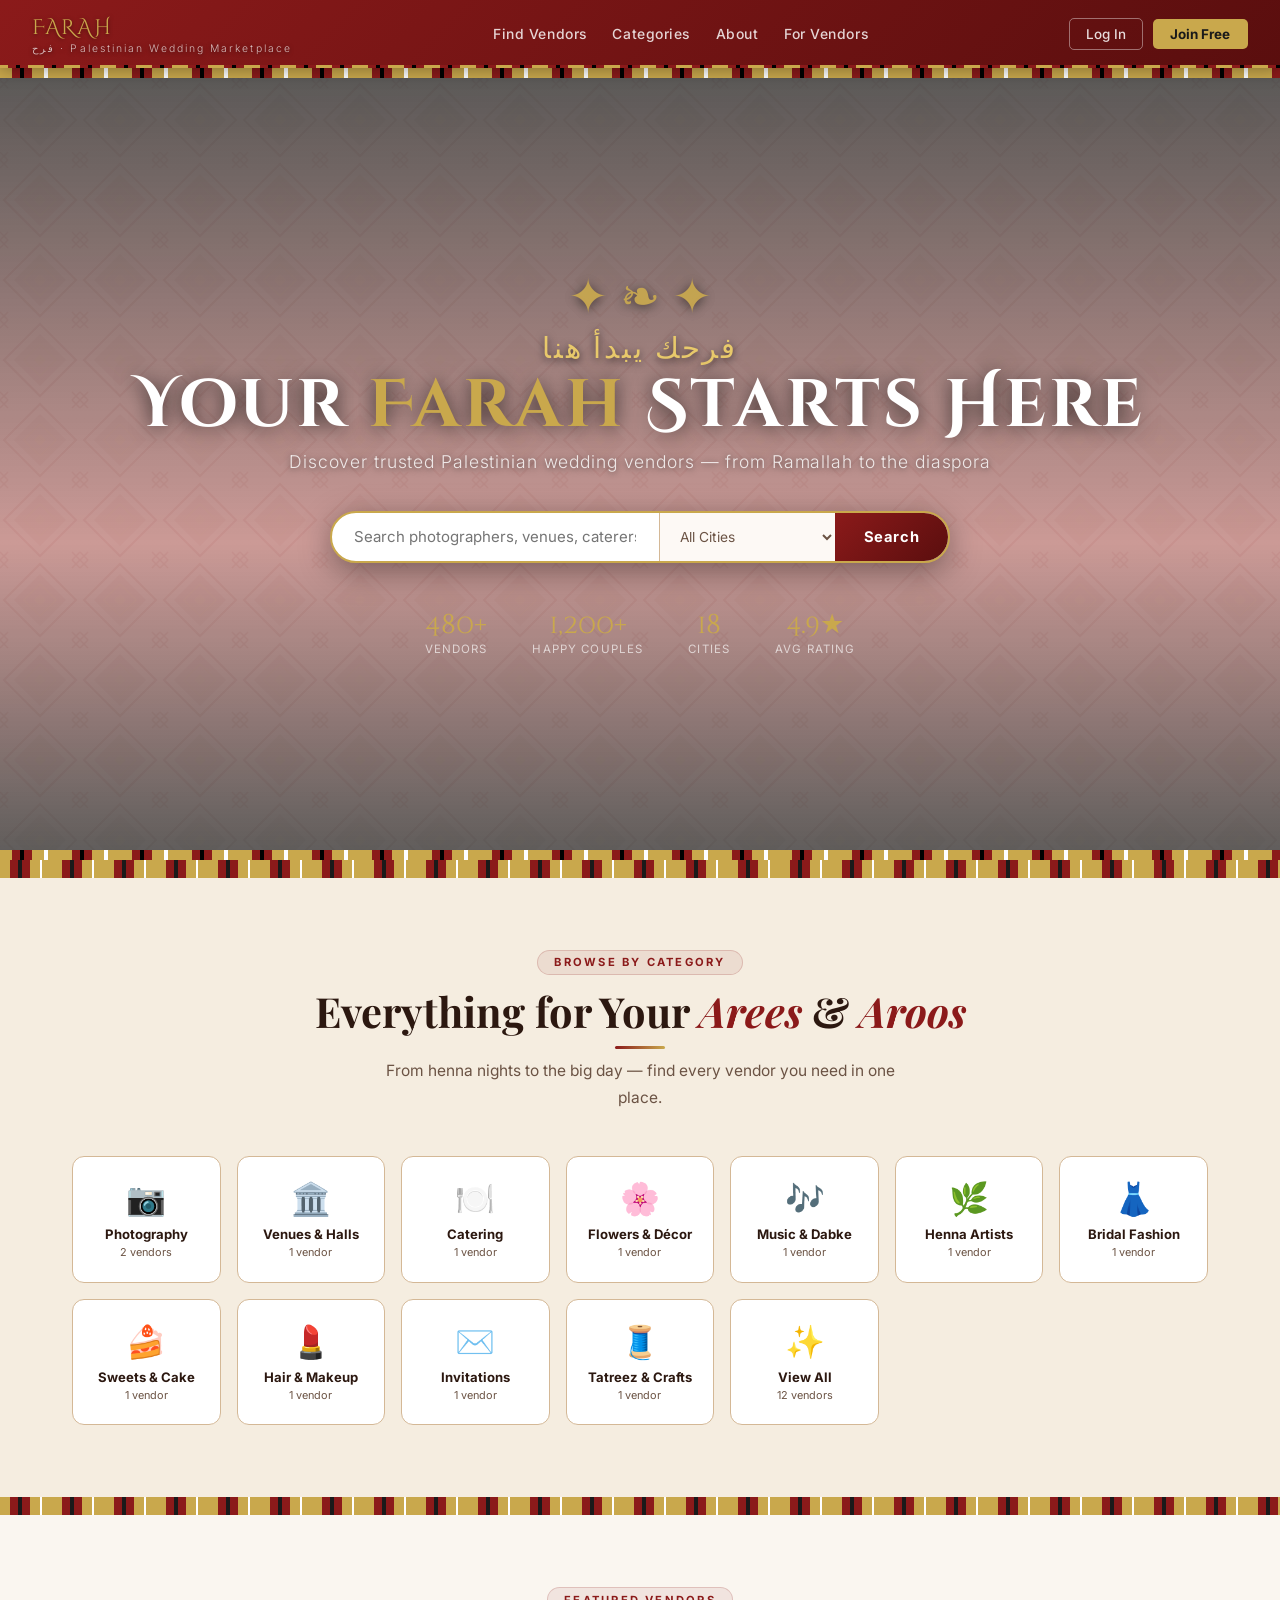
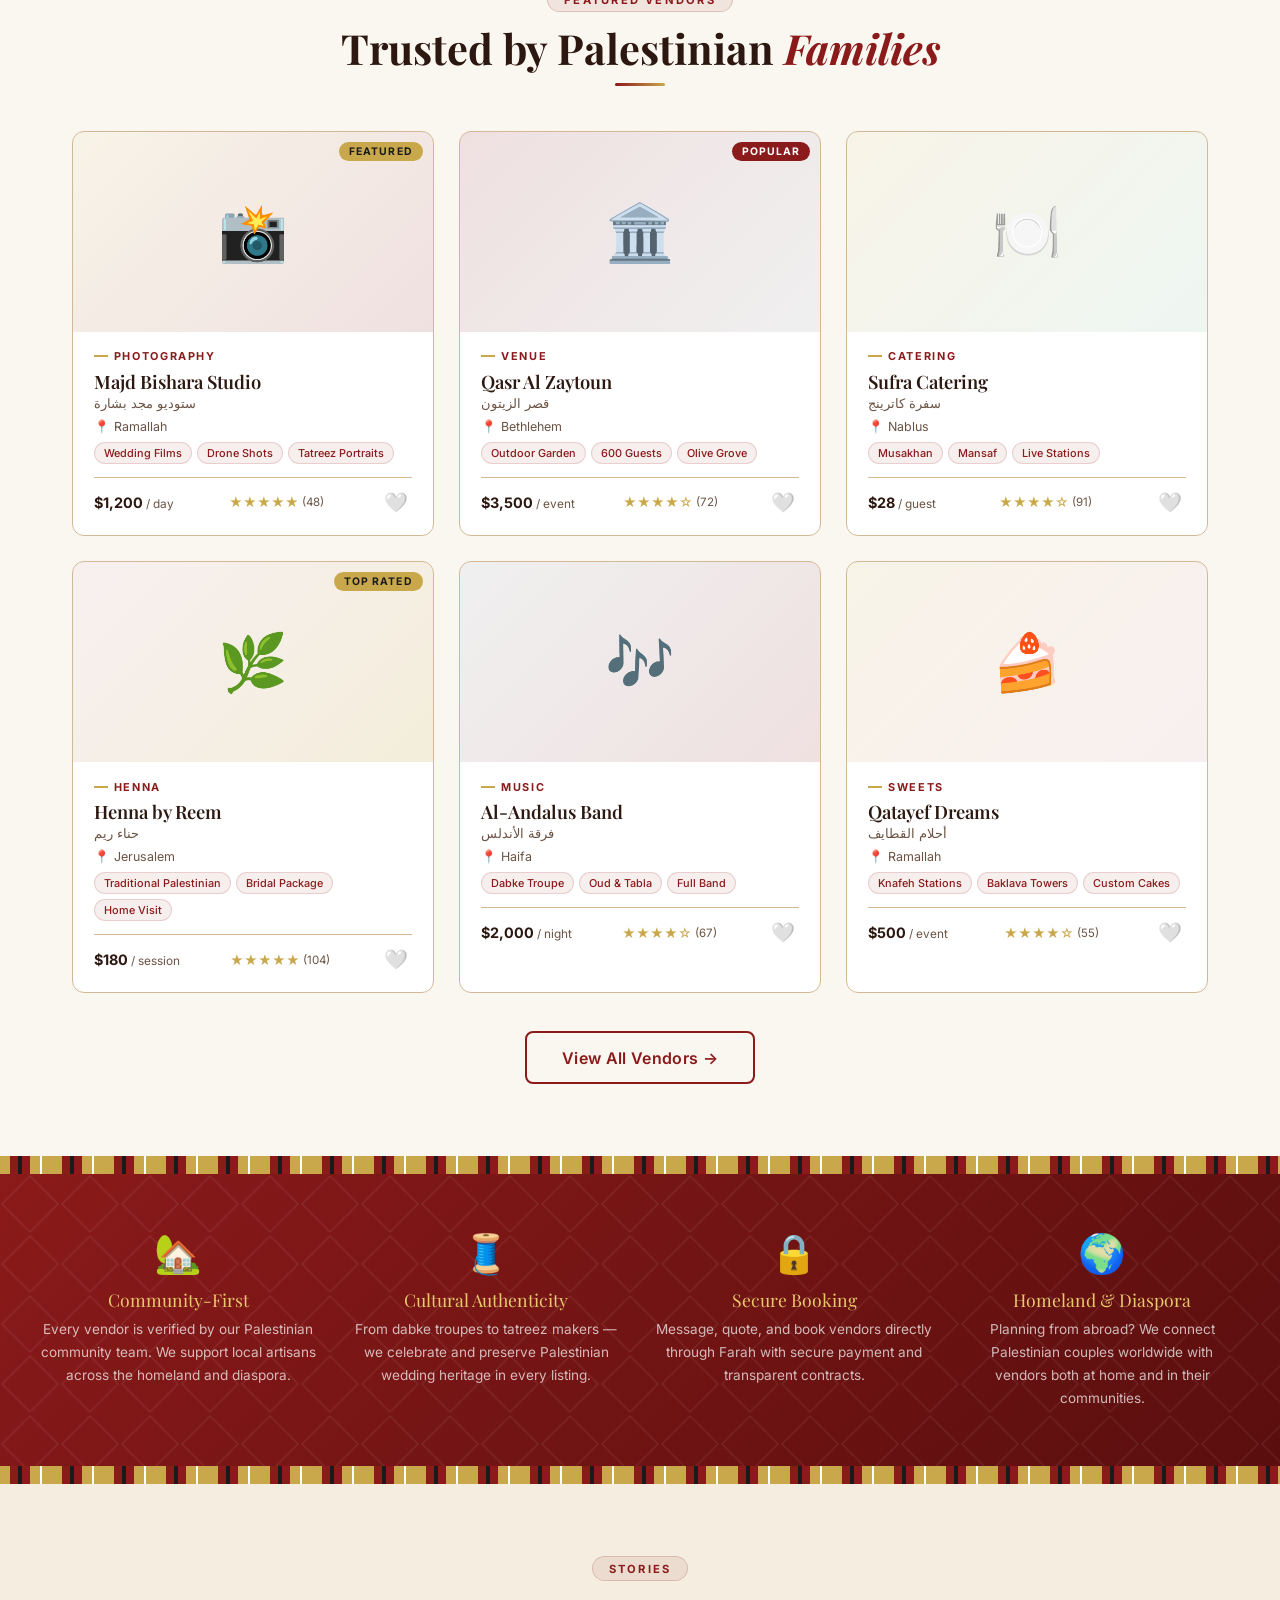
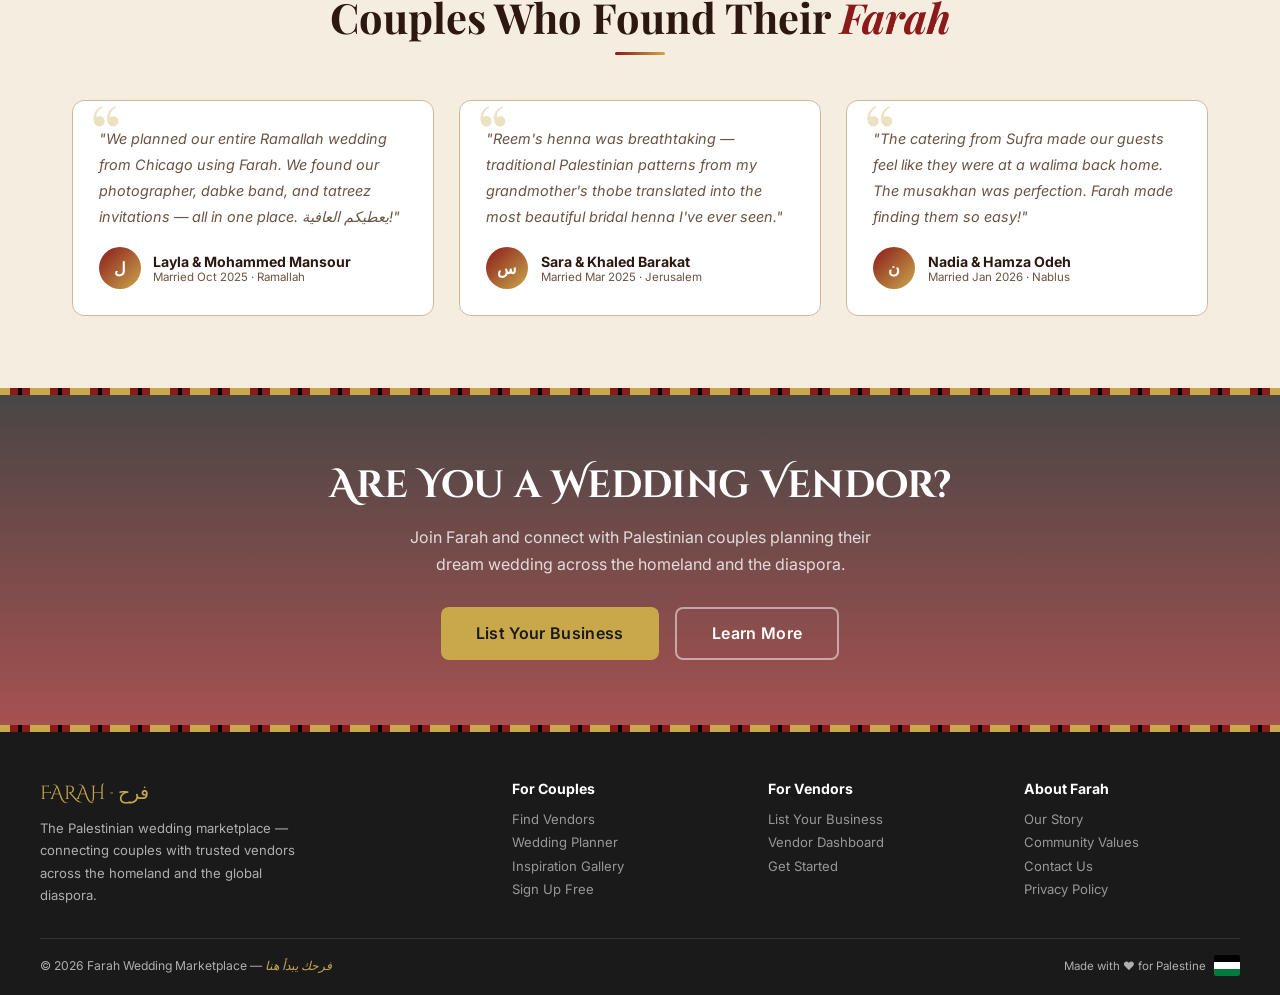
==== index.html @ 40706d9f "Initial commit: Farah Palestinian Wedding Marketplace" ====
<!DOCTYPE html>
<html lang="en">
<head>
  <meta charset="UTF-8" />
  <meta name="viewport" content="width=device-width, initial-scale=1.0" />
  <title>Farah — Palestinian Wedding Marketplace | فرح</title>
  <link rel="stylesheet" href="css/main.css" />
  <style>
    /* ── Hero ── */
    .hero {
      position: relative; min-height: 88vh;
      display: flex; flex-direction: column; align-items: center; justify-content: center;
      text-align: center; padding: 5rem 2rem;
      background:
        linear-gradient(180deg, rgba(26,26,26,0.72) 0%, rgba(139,26,26,0.42) 60%, rgba(26,26,26,0.7) 100%),
        url('https://images.unsplash.com/photo-1519225421980-715cb0215aed?w=1800&q=80') center/cover no-repeat;
      overflow: hidden;
    }
    .hero::before, .hero::after {
      content: ''; position: absolute; left: 0; right: 0; height: 10px;
      background: repeating-linear-gradient(90deg, var(--gold) 0,var(--gold) 12px, var(--crimson) 12px,var(--crimson) 20px, #000 20px,#000 24px, var(--crimson) 24px,var(--crimson) 32px, var(--gold) 32px,var(--gold) 44px, #fff 44px,#fff 48px, var(--gold) 48px,var(--gold) 60px);
    }
    .hero::before { top: 0; } .hero::after { bottom: 0; }
    .hero-ornament { font-size: 3rem; color: var(--gold); opacity: 0.9; margin-bottom: 0.4rem; filter: drop-shadow(0 2px 6px rgba(0,0,0,0.6)); line-height: 1; }
    .hero-arabic { font-family: 'Playfair Display', serif; color: var(--gold-lt); font-size: 1.8rem; letter-spacing: 0.1em; margin-bottom: 0.3rem; text-shadow: 0 2px 8px rgba(0,0,0,0.7); }
    .hero h1 { font-family: 'Cinzel Decorative', serif; color: #fff; font-size: clamp(2.2rem, 6vw, 4.2rem); line-height: 1.1; letter-spacing: 0.04em; text-shadow: 0 2px 20px rgba(0,0,0,0.7); margin-bottom: 0.5rem; }
    .hero h1 em { color: var(--gold); font-style: normal; }
    .hero-subtitle { color: rgba(255,255,255,0.82); font-size: 1.1rem; font-weight: 300; letter-spacing: 0.05em; margin-bottom: 2.4rem; text-shadow: 0 1px 6px rgba(0,0,0,0.6); }
    .hero-search { display: flex; width: 100%; max-width: 620px; background: #fff; border-radius: 50px; overflow: hidden; box-shadow: 0 8px 32px rgba(0,0,0,0.4); border: 2px solid var(--gold); }
    .hero-search input { flex: 1; border: none; outline: none; padding: 0.9rem 1.4rem; font-size: 0.94rem; color: var(--text); background: transparent; }
    .hero-search select { border: none; border-left: 1px solid var(--border); outline: none; padding: 0.9rem 1rem; font-size: 0.86rem; color: var(--muted); background: #fdf9f5; cursor: pointer; }
    .hero-search button { background: linear-gradient(135deg, var(--crimson), var(--red-dark)); color: #fff; border: none; padding: 0 1.8rem; font-size: 0.92rem; font-weight: 700; cursor: pointer; letter-spacing: 0.04em; transition: opacity 0.2s; white-space: nowrap; }
    .hero-search button:hover { opacity: 0.88; }
    .hero-stats { display: flex; gap: 2.8rem; margin-top: 3rem; }
    .stat { text-align: center; }
    .stat-num { font-family: 'Cinzel Decorative', serif; font-size: 1.7rem; color: var(--gold); line-height: 1; }
    .stat-lbl { color: rgba(255,255,255,0.65); font-size: 0.72rem; letter-spacing: 0.1em; text-transform: uppercase; margin-top: 4px; }

    /* ── Categories ── */
    .cream-band { background: var(--cream); }

    /* ── Featured ── */
    .testi-grid { display: grid; grid-template-columns: repeat(auto-fill, minmax(290px, 1fr)); gap: 1.6rem; }
    .testi-card { background: #fff; border: 1px solid var(--border); border-radius: var(--r-md); padding: 1.6rem; position: relative; }
    .testi-card::before { content: '\201C'; position: absolute; top: -10px; left: 16px; font-family: 'Playfair Display', serif; font-size: 5rem; color: var(--gold); line-height: 1; opacity: 0.35; }
    .testi-text { color: var(--muted); font-size: 0.9rem; line-height: 1.8; margin-bottom: 1.1rem; font-style: italic; }
    .testi-author { display: flex; align-items: center; gap: 0.8rem; }
    .testi-avatar { width: 42px; height: 42px; border-radius: 50%; background: linear-gradient(135deg, var(--crimson), var(--gold)); display: flex; align-items: center; justify-content: center; color: #fff; font-weight: 700; font-size: 1rem; }
    .testi-name { font-weight: 700; font-size: 0.88rem; color: var(--text); }
    .testi-wedding { font-size: 0.72rem; color: var(--muted); }
  </style>
</head>
<body>

<div class="tatreez-bg"></div>
<div class="page-wrap">

  <div id="nav-root"></div>

  <!-- ═══ HERO ═══ -->
  <section class="hero">
    <div class="hero-ornament">✦ ❧ ✦</div>
    <div class="hero-arabic">فرحك يبدأ هنا</div>
    <h1>Your <em>Farah</em> Starts Here</h1>
    <p class="hero-subtitle">Discover trusted Palestinian wedding vendors — from Ramallah to the diaspora</p>
    <div class="hero-search">
      <input type="text" id="hero-q" placeholder="Search photographers, venues, caterers..." />
      <select id="hero-city">
        <option value="">All Cities</option>
        <option>Ramallah</option>
        <option>Jerusalem</option>
        <option>Nablus</option>
        <option>Bethlehem</option>
        <option>Haifa</option>
        <option>Hebron</option>
        <option>Diaspora — Detroit</option>
      </select>
      <button onclick="doHeroSearch()">Search</button>
    </div>
    <div class="hero-stats">
      <div class="stat"><div class="stat-num">480+</div><div class="stat-lbl">Vendors</div></div>
      <div class="stat"><div class="stat-num">1,200+</div><div class="stat-lbl">Happy Couples</div></div>
      <div class="stat"><div class="stat-num">18</div><div class="stat-lbl">Cities</div></div>
      <div class="stat"><div class="stat-num">4.9★</div><div class="stat-lbl">Avg Rating</div></div>
    </div>
  </section>

  <div class="tatreez-divider"></div>

  <!-- ═══ CATEGORIES ═══ -->
  <div class="cream-band">
    <div class="section" id="categories">
      <div class="section-header">
        <div class="section-tag">Browse by Category</div>
        <h2>Everything for Your <em>Arees</em> & <em>Aroos</em></h2>
        <div class="gold-line"></div>
        <p>From henna nights to the big day — find every vendor you need in one place.</p>
      </div>
      <div class="categories-grid">
        <div class="cat-card" onclick="goCategory('Photography')"><div class="cat-icon">📷</div><div class="cat-name">Photography</div><div class="cat-count">2 vendors</div></div>
        <div class="cat-card" onclick="goCategory('Venue')"><div class="cat-icon">🏛️</div><div class="cat-name">Venues & Halls</div><div class="cat-count">1 vendor</div></div>
        <div class="cat-card" onclick="goCategory('Catering')"><div class="cat-icon">🍽️</div><div class="cat-name">Catering</div><div class="cat-count">1 vendor</div></div>
        <div class="cat-card" onclick="goCategory('Flowers')"><div class="cat-icon">🌸</div><div class="cat-name">Flowers & Décor</div><div class="cat-count">1 vendor</div></div>
        <div class="cat-card" onclick="goCategory('Music')"><div class="cat-icon">🎶</div><div class="cat-name">Music & Dabke</div><div class="cat-count">1 vendor</div></div>
        <div class="cat-card" onclick="goCategory('Henna')"><div class="cat-icon">🌿</div><div class="cat-name">Henna Artists</div><div class="cat-count">1 vendor</div></div>
        <div class="cat-card" onclick="goCategory('Fashion')"><div class="cat-icon">👗</div><div class="cat-name">Bridal Fashion</div><div class="cat-count">1 vendor</div></div>
        <div class="cat-card" onclick="goCategory('Sweets')"><div class="cat-icon">🍰</div><div class="cat-name">Sweets & Cake</div><div class="cat-count">1 vendor</div></div>
        <div class="cat-card" onclick="goCategory('Makeup')"><div class="cat-icon">💄</div><div class="cat-name">Hair & Makeup</div><div class="cat-count">1 vendor</div></div>
        <div class="cat-card" onclick="goCategory('Invitations')"><div class="cat-icon">✉️</div><div class="cat-name">Invitations</div><div class="cat-count">1 vendor</div></div>
        <div class="cat-card" onclick="goCategory('Tatreez')"><div class="cat-icon">🧵</div><div class="cat-name">Tatreez & Crafts</div><div class="cat-count">1 vendor</div></div>
        <div class="cat-card" onclick="goCategory('')"><div class="cat-icon">✨</div><div class="cat-name">View All</div><div class="cat-count">12 vendors</div></div>
      </div>
    </div>
  </div>

  <div class="tatreez-divider"></div>

  <!-- ═══ FEATURED VENDORS ═══ -->
  <div>
    <div class="section">
      <div class="section-header">
        <div class="section-tag">Featured Vendors</div>
        <h2>Trusted by Palestinian <em>Families</em></h2>
        <div class="gold-line"></div>
      </div>
      <div class="vendors-grid" id="featured-grid"></div>
      <div style="text-align:center;margin-top:2.4rem">
        <a href="vendors.html" class="btn btn-outline btn-lg">View All Vendors →</a>
      </div>
    </div>
  </div>

  <div class="tatreez-divider"></div>

  <!-- ═══ WHY FARAH ═══ -->
  <div class="why-band" id="about">
    <div class="why-inner">
      <div class="why-item"><div class="why-icon">🏡</div><div class="why-title">Community-First</div><div class="why-text">Every vendor is verified by our Palestinian community team. We support local artisans across the homeland and diaspora.</div></div>
      <div class="why-item"><div class="why-icon">🧵</div><div class="why-title">Cultural Authenticity</div><div class="why-text">From dabke troupes to tatreez makers — we celebrate and preserve Palestinian wedding heritage in every listing.</div></div>
      <div class="why-item"><div class="why-icon">🔒</div><div class="why-title">Secure Booking</div><div class="why-text">Message, quote, and book vendors directly through Farah with secure payment and transparent contracts.</div></div>
      <div class="why-item"><div class="why-icon">🌍</div><div class="why-title">Homeland & Diaspora</div><div class="why-text">Planning from abroad? We connect Palestinian couples worldwide with vendors both at home and in their communities.</div></div>
    </div>
  </div>

  <div class="tatreez-divider"></div>

  <!-- ═══ TESTIMONIALS ═══ -->
  <div class="cream-band">
    <div class="section">
      <div class="section-header">
        <div class="section-tag">Stories</div>
        <h2>Couples Who Found Their <em>Farah</em></h2>
        <div class="gold-line"></div>
      </div>
      <div class="testi-grid">
        <div class="testi-card">
          <p class="testi-text">"We planned our entire Ramallah wedding from Chicago using Farah. We found our photographer, dabke band, and tatreez invitations — all in one place. يعطيكم العافية!"</p>
          <div class="testi-author"><div class="testi-avatar">ل</div><div><div class="testi-name">Layla & Mohammed Mansour</div><div class="testi-wedding">Married Oct 2025 · Ramallah</div></div></div>
        </div>
        <div class="testi-card">
          <p class="testi-text">"Reem's henna was breathtaking — traditional Palestinian patterns from my grandmother's thobe translated into the most beautiful bridal henna I've ever seen."</p>
          <div class="testi-author"><div class="testi-avatar">س</div><div><div class="testi-name">Sara & Khaled Barakat</div><div class="testi-wedding">Married Mar 2025 · Jerusalem</div></div></div>
        </div>
        <div class="testi-card">
          <p class="testi-text">"The catering from Sufra made our guests feel like they were at a walima back home. The musakhan was perfection. Farah made finding them so easy!"</p>
          <div class="testi-author"><div class="testi-avatar">ن</div><div><div class="testi-name">Nadia & Hamza Odeh</div><div class="testi-wedding">Married Jan 2026 · Nablus</div></div></div>
        </div>
      </div>
    </div>
  </div>

  <!-- ═══ CTA ═══ -->
  <div class="cta-banner">
    <h2>Are You a Wedding Vendor?</h2>
    <p>Join Farah and connect with Palestinian couples planning their dream wedding across the homeland and the diaspora.</p>
    <div class="cta-btns">
      <button class="btn btn-gold btn-lg" onclick="window.location='auth.html?type=vendor'">List Your Business</button>
      <button class="btn btn-outline btn-lg" style="color:#fff;border-color:rgba(255,255,255,0.5)" onclick="window.location='auth.html'">Learn More</button>
    </div>
  </div>

  <div id="footer-root"></div>
</div>

<script src="js/data.js"></script>
<script src="js/app.js"></script>
<script>
  // Render featured vendors (first 6)
  document.getElementById('featured-grid').innerHTML =
    VENDORS.slice(0, 6).map(vendorCardHTML).join('');

  function goCategory(cat) {
    window.location = 'vendors.html' + (cat ? '?cat=' + encodeURIComponent(cat) : '');
  }

  function doHeroSearch() {
    const q    = document.getElementById('hero-q').value.trim();
    const city = document.getElementById('hero-city').value;
    const params = new URLSearchParams();
    if (q) params.set('q', q);
    if (city) params.set('city', city);
    window.location = 'vendors.html?' + params.toString();
  }

  document.getElementById('hero-q').addEventListener('keydown', e => {
    if (e.key === 'Enter') doHeroSearch();
  });
</script>
</body>
</html>
---- css/main.css ----
/* ═══════════════════════════════════════════════
   FARAH WEDDING MARKETPLACE — Shared Stylesheet
═══════════════════════════════════════════════ */
@import url('https://fonts.googleapis.com/css2?family=Cinzel+Decorative:wght@400;700&family=Playfair+Display:ital,wght@0,400;0,600;1,400&family=Inter:wght@300;400;500;600;700&display=swap');

/* ─── Variables ─── */
:root {
  --crimson:  #8B1A1A;
  --red-dark: #5a0e0e;
  --gold:     #C9A84C;
  --gold-lt:  #E8C96B;
  --black:    #1A1A1A;
  --ivory:    #FAF6F0;
  --cream:    #F5EDE0;
  --text:     #2C1810;
  --muted:    #6B5344;
  --border:   #D4B896;
  --green:    #007A3D;
  --shadow-sm:  0 2px 8px rgba(0,0,0,0.07);
  --shadow-md:  0 4px 20px rgba(0,0,0,0.12);
  --shadow-lg:  0 12px 40px rgba(0,0,0,0.18);
  --r-sm: 8px;
  --r-md: 12px;
  --r-lg: 20px;
}

/* ─── Reset ─── */
*, *::before, *::after { box-sizing: border-box; margin: 0; padding: 0; }
html { scroll-behavior: smooth; }
body {
  font-family: 'Inter', sans-serif;
  color: var(--text);
  background: var(--ivory);
  overflow-x: hidden;
  min-height: 100vh;
}
a { text-decoration: none; color: inherit; }
button { font-family: 'Inter', sans-serif; cursor: pointer; }
input, select, textarea { font-family: 'Inter', sans-serif; }
img { display: block; max-width: 100%; }
ul { list-style: none; }

/* ═══════════════════════════════════════════════
   TATREEZ BACKGROUND
═══════════════════════════════════════════════ */
.tatreez-bg {
  position: fixed; inset: 0; z-index: 0; pointer-events: none; opacity: 0.06;
  background-image: url("data:image/svg+xml,%3Csvg xmlns='http://www.w3.org/2000/svg' width='80' height='80'%3E%3Cpolygon points='40,4 76,40 40,76 4,40' fill='none' stroke='%238B1A1A' stroke-width='2'/%3E%3Cpolygon points='40,14 66,40 40,66 14,40' fill='%238B1A1A' opacity='0.5'/%3E%3Cpolygon points='40,24 56,40 40,56 24,40' fill='none' stroke='%23C9A84C' stroke-width='1.5'/%3E%3Cpolygon points='40,34 46,40 40,46 34,40' fill='%23C9A84C'/%3E%3Cline x1='0' y1='0' x2='8' y2='8' stroke='%238B1A1A' stroke-width='1.5'/%3E%3Cline x1='8' y1='0' x2='0' y2='8' stroke='%238B1A1A' stroke-width='1.5'/%3E%3Cline x1='72' y1='0' x2='80' y2='8' stroke='%238B1A1A' stroke-width='1.5'/%3E%3Cline x1='80' y1='0' x2='72' y2='8' stroke='%238B1A1A' stroke-width='1.5'/%3E%3Cline x1='0' y1='72' x2='8' y2='80' stroke='%238B1A1A' stroke-width='1.5'/%3E%3Cline x1='8' y1='72' x2='0' y2='80' stroke='%238B1A1A' stroke-width='1.5'/%3E%3Cline x1='72' y1='72' x2='80' y2='80' stroke='%238B1A1A' stroke-width='1.5'/%3E%3Cline x1='80' y1='72' x2='72' y2='80' stroke='%238B1A1A' stroke-width='1.5'/%3E%3C/svg%3E");
  background-size: 80px 80px;
}
.page-wrap { position: relative; z-index: 1; }

/* ═══════════════════════════════════════════════
   TATREEZ STRIPE DIVIDER
═══════════════════════════════════════════════ */
.tatreez-divider {
  height: 18px;
  background: repeating-linear-gradient(
    90deg,
    var(--gold) 0px, var(--gold) 10px,
    var(--crimson) 10px, var(--crimson) 18px,
    #1A1A1A 18px, #1A1A1A 22px,
    var(--crimson) 22px, var(--crimson) 30px,
    var(--gold) 30px, var(--gold) 40px,
    #fff 40px, #fff 42px,
    var(--gold) 42px, var(--gold) 52px
  );
}

/* ═══════════════════════════════════════════════
   NAVIGATION
═══════════════════════════════════════════════ */
.nav {
  background: linear-gradient(135deg, var(--crimson) 0%, var(--red-dark) 100%);
  height: 68px;
  display: flex; align-items: center; justify-content: space-between;
  padding: 0 2rem;
  position: sticky; top: 0; z-index: 200;
  box-shadow: 0 2px 16px rgba(0,0,0,0.35);
}
.nav::after {
  content: '';
  position: absolute; bottom: 0; left: 0; right: 0; height: 3px;
  background: repeating-linear-gradient(90deg, var(--gold) 0,var(--gold) 8px, var(--crimson) 8px,var(--crimson) 16px, #000 16px,#000 20px, var(--crimson) 20px,var(--crimson) 28px, var(--gold) 28px,var(--gold) 36px);
}
.nav-logo { font-family: 'Cinzel Decorative', serif; color: var(--gold); font-size: 1.3rem; letter-spacing: 0.08em; text-shadow: 0 1px 4px rgba(0,0,0,0.5); }
.nav-logo a { color: inherit; }
.nav-logo small { color: rgba(255,255,255,0.7); font-size: 0.65rem; display: block; letter-spacing: 0.2em; font-family: 'Inter', sans-serif; font-weight: 300; }
.nav-links { display: flex; gap: 1.6rem; align-items: center; }
.nav-links a { color: rgba(255,255,255,0.82); font-size: 0.87rem; font-weight: 500; letter-spacing: 0.04em; transition: color 0.2s; }
.nav-links a:hover { color: var(--gold-lt); }
.nav-auth { display: flex; gap: 0.6rem; align-items: center; }
.nav-user { color: var(--gold-lt); font-size: 0.85rem; display: flex; align-items: center; gap: 8px; }
.nav-user-avatar { width: 32px; height: 32px; border-radius: 50%; background: var(--gold); color: var(--black); display: flex; align-items: center; justify-content: center; font-weight: 700; font-size: 0.85rem; }
.btn-nav-login { color: rgba(255,255,255,0.85); border: 1px solid rgba(255,255,255,0.4); background: transparent; padding: 0.42rem 1rem; border-radius: 5px; font-size: 0.84rem; font-weight: 500; transition: all 0.2s; }
.btn-nav-login:hover { border-color: var(--gold); color: var(--gold); }
.btn-nav-signup { background: var(--gold); color: var(--black); border: none; padding: 0.45rem 1.1rem; border-radius: 5px; font-size: 0.84rem; font-weight: 700; transition: all 0.2s; }
.btn-nav-signup:hover { background: var(--gold-lt); }
.btn-nav-logout { background: rgba(255,255,255,0.12); color: rgba(255,255,255,0.7); border: 1px solid rgba(255,255,255,0.2); padding: 0.42rem 0.8rem; border-radius: 5px; font-size: 0.8rem; transition: all 0.2s; }
.btn-nav-logout:hover { background: rgba(255,255,255,0.2); color: #fff; }
.nav-hamburger { display: none; background: none; border: none; color: #fff; font-size: 1.5rem; }

/* ═══════════════════════════════════════════════
   BUTTONS
═══════════════════════════════════════════════ */
.btn { display: inline-flex; align-items: center; justify-content: center; gap: 8px; border: none; border-radius: var(--r-sm); font-weight: 600; font-size: 0.92rem; cursor: pointer; transition: all 0.2s; letter-spacing: 0.02em; padding: 0.72rem 1.6rem; }
.btn-primary { background: linear-gradient(135deg, var(--crimson), var(--red-dark)); color: #fff; }
.btn-primary:hover { opacity: 0.88; transform: translateY(-1px); box-shadow: var(--shadow-md); }
.btn-gold { background: var(--gold); color: var(--black); }
.btn-gold:hover { background: var(--gold-lt); transform: translateY(-1px); box-shadow: var(--shadow-md); }
.btn-outline { background: transparent; color: var(--crimson); border: 2px solid var(--crimson); }
.btn-outline:hover { background: var(--crimson); color: #fff; }
.btn-ghost { background: transparent; color: var(--muted); border: 1px solid var(--border); }
.btn-ghost:hover { border-color: var(--crimson); color: var(--crimson); }
.btn-sm { padding: 0.45rem 1rem; font-size: 0.82rem; }
.btn-lg { padding: 0.9rem 2.2rem; font-size: 1rem; }
.btn-block { width: 100%; }
.btn:disabled { opacity: 0.5; cursor: not-allowed; transform: none !important; }

/* ═══════════════════════════════════════════════
   FORMS
═══════════════════════════════════════════════ */
.form-group { margin-bottom: 1.2rem; }
.form-label { display: block; font-size: 0.84rem; font-weight: 600; color: var(--text); margin-bottom: 0.4rem; }
.form-input {
  width: 100%; padding: 0.72rem 1rem;
  border: 1.5px solid var(--border); border-radius: var(--r-sm);
  background: #fff; color: var(--text); font-size: 0.92rem;
  transition: border-color 0.2s, box-shadow 0.2s;
  outline: none;
}
.form-input:focus { border-color: var(--crimson); box-shadow: 0 0 0 3px rgba(139,26,26,0.1); }
.form-input::placeholder { color: #bbb; }
textarea.form-input { resize: vertical; min-height: 100px; }
select.form-input { cursor: pointer; }
.form-error { font-size: 0.78rem; color: var(--crimson); margin-top: 0.3rem; }
.form-hint { font-size: 0.78rem; color: var(--muted); margin-top: 0.3rem; }
.form-row { display: grid; grid-template-columns: 1fr 1fr; gap: 1rem; }

/* ═══════════════════════════════════════════════
   CARDS
═══════════════════════════════════════════════ */
.card { background: #fff; border: 1px solid var(--border); border-radius: var(--r-md); overflow: hidden; }
.card-body { padding: 1.4rem; }
.card-header { padding: 1rem 1.4rem; border-bottom: 1px solid var(--border); display: flex; align-items: center; justify-content: space-between; }
.card-header h3 { font-family: 'Playfair Display', serif; font-size: 1.05rem; }

/* Vendor Card */
.vendor-card { background: #fff; border-radius: var(--r-md); overflow: hidden; border: 1px solid var(--border); transition: all 0.25s; cursor: pointer; position: relative; }
.vendor-card:hover { transform: translateY(-5px); box-shadow: var(--shadow-lg); }
.vendor-img-wrap { position: relative; }
.vendor-img-placeholder { height: 200px; display: flex; align-items: center; justify-content: center; font-size: 3.5rem; }
.vendor-img { width: 100%; height: 200px; object-fit: cover; }
.vendor-badge { position: absolute; top: 10px; right: 10px; font-size: 0.65rem; font-weight: 700; letter-spacing: 0.1em; text-transform: uppercase; padding: 3px 10px; border-radius: 20px; }
.vendor-badge.crimson { background: var(--crimson); color: #fff; }
.vendor-badge.gold { background: var(--gold); color: var(--black); }
.vendor-badge.green { background: var(--green); color: #fff; }
.vendor-body { padding: 1.1rem 1.3rem 1.3rem; }
.vendor-cat-label { font-size: 0.68rem; font-weight: 700; letter-spacing: 0.15em; text-transform: uppercase; color: var(--crimson); display: flex; align-items: center; gap: 6px; margin-bottom: 0.35rem; }
.vendor-cat-label::before { content: ''; width: 14px; height: 2px; background: var(--gold); display: inline-block; }
.vendor-name { font-family: 'Playfair Display', serif; font-size: 1.15rem; font-weight: 600; color: var(--text); }
.vendor-name-ar { font-size: 0.82rem; color: var(--muted); margin-top: 1px; }
.vendor-location { font-size: 0.78rem; color: var(--muted); display: flex; align-items: center; gap: 4px; margin: 0.5rem 0; }
.vendor-tags { display: flex; flex-wrap: wrap; gap: 5px; margin-bottom: 0.8rem; }
.tag { font-size: 0.68rem; padding: 3px 9px; border-radius: 20px; background: rgba(139,26,26,0.07); color: var(--crimson); border: 1px solid rgba(139,26,26,0.15); font-weight: 500; }
.vendor-footer { display: flex; align-items: center; justify-content: space-between; border-top: 1px solid var(--border); padding-top: 0.8rem; }
.vendor-price { font-size: 0.9rem; font-weight: 700; color: var(--text); }
.vendor-price small { color: var(--muted); font-weight: 400; font-size: 0.74rem; }
.stars { color: var(--gold); font-size: 0.82rem; display: flex; align-items: center; gap: 3px; }
.stars span { color: var(--muted); font-size: 0.72rem; }
.wishlist-btn { background: none; border: none; cursor: pointer; font-size: 1.2rem; padding: 2px 4px; transition: transform 0.15s; line-height: 1; }
.wishlist-btn:hover { transform: scale(1.25); }

/* ═══════════════════════════════════════════════
   SECTION
═══════════════════════════════════════════════ */
.section { padding: 4.5rem 2rem; max-width: 1200px; margin: 0 auto; }
.section-header { text-align: center; margin-bottom: 2.8rem; }
.section-tag { display: inline-block; font-size: 0.7rem; font-weight: 700; letter-spacing: 0.2em; text-transform: uppercase; color: var(--crimson); background: rgba(139,26,26,0.08); padding: 0.28rem 1rem; border-radius: 20px; border: 1px solid rgba(139,26,26,0.18); margin-bottom: 0.7rem; }
.section-header h2 { font-family: 'Playfair Display', serif; font-size: clamp(1.7rem, 3.5vw, 2.6rem); color: var(--text); line-height: 1.2; }
.section-header h2 em { color: var(--crimson); font-style: italic; }
.section-header p { color: var(--muted); font-size: 0.97rem; margin-top: 0.6rem; max-width: 520px; margin-left: auto; margin-right: auto; line-height: 1.7; }
.gold-line { width: 50px; height: 3px; background: linear-gradient(90deg, var(--crimson), var(--gold)); margin: 0.6rem auto 0; border-radius: 2px; }

/* ═══════════════════════════════════════════════
   PAGE HEADER BANNER
═══════════════════════════════════════════════ */
.page-header {
  background: linear-gradient(135deg, var(--crimson) 0%, var(--red-dark) 100%);
  padding: 3rem 2rem;
  text-align: center;
  position: relative;
  overflow: hidden;
}
.page-header::before, .page-header::after {
  content: '';
  position: absolute; left: 0; right: 0; height: 6px;
  background: repeating-linear-gradient(90deg, var(--gold) 0,var(--gold) 10px, var(--crimson) 10px,var(--crimson) 18px, #000 18px,#000 22px, var(--crimson) 22px,var(--crimson) 30px, var(--gold) 30px,var(--gold) 40px);
}
.page-header::before { top: 0; }
.page-header::after { bottom: 0; }
.page-header::after { content: ''; position: absolute; inset: 0; background-image: url("data:image/svg+xml,%3Csvg xmlns='http://www.w3.org/2000/svg' width='60' height='60'%3E%3Cpolygon points='30,2 58,30 30,58 2,30' fill='none' stroke='rgba(255,255,255,0.06)' stroke-width='1.5'/%3E%3C/svg%3E"); background-size: 60px; }
.page-header-inner { position: relative; z-index: 1; }
.page-header h1 { font-family: 'Cinzel Decorative', serif; color: #fff; font-size: clamp(1.6rem, 4vw, 2.8rem); }
.page-header p { color: rgba(255,255,255,0.75); font-size: 1rem; margin-top: 0.5rem; }
.breadcrumb { display: flex; gap: 0.5rem; align-items: center; justify-content: center; font-size: 0.8rem; color: rgba(255,255,255,0.6); margin-bottom: 0.8rem; }
.breadcrumb a { color: var(--gold-lt); }
.breadcrumb span { color: rgba(255,255,255,0.4); }

/* ═══════════════════════════════════════════════
   FILTER BAR
═══════════════════════════════════════════════ */
.filter-bar { display: flex; gap: 0.7rem; flex-wrap: wrap; align-items: center; padding: 1.1rem 1.3rem; background: #fff; border-radius: var(--r-md); border: 1px solid var(--border); box-shadow: var(--shadow-sm); margin-bottom: 1.8rem; }
.filter-label { font-size: 0.8rem; font-weight: 700; color: var(--muted); }
.filter-chip { padding: 0.38rem 0.9rem; border-radius: 20px; border: 1.5px solid var(--border); background: var(--ivory); font-size: 0.78rem; cursor: pointer; transition: all 0.15s; color: var(--text); font-family: 'Inter', sans-serif; font-weight: 500; }
.filter-chip:hover, .filter-chip.active { background: var(--crimson); color: #fff; border-color: var(--crimson); }

/* ═══════════════════════════════════════════════
   BADGE / PILL
═══════════════════════════════════════════════ */
.badge { display: inline-flex; align-items: center; gap: 5px; padding: 0.25rem 0.7rem; border-radius: 20px; font-size: 0.72rem; font-weight: 700; }
.badge-crimson { background: rgba(139,26,26,0.1); color: var(--crimson); border: 1px solid rgba(139,26,26,0.2); }
.badge-gold { background: rgba(201,168,76,0.15); color: #856C00; border: 1px solid rgba(201,168,76,0.3); }
.badge-green { background: rgba(0,122,61,0.1); color: var(--green); border: 1px solid rgba(0,122,61,0.2); }

/* ═══════════════════════════════════════════════
   TOAST
═══════════════════════════════════════════════ */
.toast-container { position: fixed; bottom: 1.5rem; right: 1.5rem; z-index: 9999; display: flex; flex-direction: column; gap: 0.6rem; }
.toast { background: var(--black); color: #fff; padding: 0.8rem 1.3rem; border-radius: var(--r-sm); font-size: 0.88rem; box-shadow: var(--shadow-lg); display: flex; align-items: center; gap: 8px; animation: slideIn 0.25s ease; max-width: 320px; }
.toast.success { border-left: 4px solid #4caf50; }
.toast.error   { border-left: 4px solid var(--crimson); }
.toast.info    { border-left: 4px solid var(--gold); }
@keyframes slideIn { from { transform: translateX(120%); opacity: 0; } to { transform: translateX(0); opacity: 1; } }
@keyframes slideOut { from { transform: translateX(0); opacity: 1; } to { transform: translateX(120%); opacity: 0; } }
.toast.out { animation: slideOut 0.25s ease forwards; }

/* ═══════════════════════════════════════════════
   MODAL
═══════════════════════════════════════════════ */
.modal-overlay { position: fixed; inset: 0; background: rgba(0,0,0,0.55); z-index: 500; display: flex; align-items: center; justify-content: center; padding: 1rem; opacity: 0; pointer-events: none; transition: opacity 0.2s; }
.modal-overlay.open { opacity: 1; pointer-events: all; }
.modal { background: #fff; border-radius: var(--r-lg); max-width: 500px; width: 100%; box-shadow: var(--shadow-lg); transform: scale(0.94); transition: transform 0.2s; }
.modal-overlay.open .modal { transform: scale(1); }
.modal-header { padding: 1.4rem 1.6rem; border-bottom: 1px solid var(--border); display: flex; align-items: center; justify-content: space-between; }
.modal-header h3 { font-family: 'Playfair Display', serif; font-size: 1.2rem; }
.modal-close { background: none; border: none; font-size: 1.4rem; color: var(--muted); cursor: pointer; line-height: 1; padding: 0 4px; }
.modal-body { padding: 1.6rem; }
.modal-footer { padding: 1rem 1.6rem; border-top: 1px solid var(--border); display: flex; gap: 0.8rem; justify-content: flex-end; }

/* ═══════════════════════════════════════════════
   TABS
═══════════════════════════════════════════════ */
.tabs { display: flex; border-bottom: 2px solid var(--border); margin-bottom: 1.8rem; gap: 0; }
.tab-btn { background: none; border: none; padding: 0.8rem 1.4rem; font-size: 0.9rem; font-weight: 600; color: var(--muted); cursor: pointer; border-bottom: 2px solid transparent; margin-bottom: -2px; transition: all 0.18s; }
.tab-btn.active { color: var(--crimson); border-bottom-color: var(--crimson); }
.tab-btn:hover:not(.active) { color: var(--text); }
.tab-pane { display: none; }
.tab-pane.active { display: block; }

/* ═══════════════════════════════════════════════
   STAR RATING
═══════════════════════════════════════════════ */
.star-rating { display: flex; gap: 4px; }
.star-rating .star { font-size: 1.4rem; cursor: pointer; transition: transform 0.1s; color: #ddd; line-height: 1; }
.star-rating .star.filled { color: var(--gold); }
.star-rating .star:hover { transform: scale(1.15); }

/* ═══════════════════════════════════════════════
   PROGRESS BAR
═══════════════════════════════════════════════ */
.progress-bar { height: 8px; background: var(--cream); border-radius: 4px; overflow: hidden; }
.progress-fill { height: 100%; background: linear-gradient(90deg, var(--crimson), var(--gold)); border-radius: 4px; transition: width 0.5s ease; }

/* ═══════════════════════════════════════════════
   EMPTY STATE
═══════════════════════════════════════════════ */
.empty-state { text-align: center; padding: 4rem 2rem; color: var(--muted); }
.empty-icon { font-size: 3.5rem; margin-bottom: 1rem; }
.empty-state h3 { font-family: 'Playfair Display', serif; font-size: 1.3rem; color: var(--text); margin-bottom: 0.5rem; }
.empty-state p { font-size: 0.92rem; line-height: 1.7; max-width: 300px; margin: 0 auto 1.4rem; }

/* ═══════════════════════════════════════════════
   FOOTER
═══════════════════════════════════════════════ */
footer { background: var(--black); color: rgba(255,255,255,0.65); padding: 3rem 2rem 1.2rem; }
.footer-inner { max-width: 1200px; margin: 0 auto; display: grid; grid-template-columns: 2fr 1fr 1fr 1fr; gap: 2.5rem; }
.footer-brand .logo { font-family: 'Cinzel Decorative', serif; color: var(--gold); font-size: 1.2rem; }
.footer-brand p { font-size: 0.82rem; line-height: 1.7; margin-top: 0.7rem; max-width: 260px; }
.footer-col h4 { color: #fff; font-size: 0.88rem; font-weight: 700; margin-bottom: 0.9rem; }
.footer-col a { display: block; color: rgba(255,255,255,0.55); font-size: 0.82rem; margin-bottom: 0.45rem; transition: color 0.2s; }
.footer-col a:hover { color: var(--gold); }
.footer-bottom { max-width: 1200px; margin: 2rem auto 0; border-top: 1px solid rgba(255,255,255,0.1); padding-top: 1rem; display: flex; justify-content: space-between; align-items: center; font-size: 0.76rem; flex-wrap: wrap; gap: 0.5rem; }
.palestine-flag { display: flex; flex-direction: column; width: 26px; border-radius: 2px; overflow: hidden; }
.pf-black { background: #000; height: 7px; }
.pf-white { background: #fff; height: 7px; }
.pf-green { background: var(--green); height: 7px; }

/* ═══════════════════════════════════════════════
   GRIDS
═══════════════════════════════════════════════ */
.vendors-grid { display: grid; grid-template-columns: repeat(auto-fill, minmax(290px, 1fr)); gap: 1.6rem; }
.categories-grid { display: grid; grid-template-columns: repeat(auto-fill, minmax(140px, 1fr)); gap: 1rem; }
.cat-card { background: #fff; border: 1.5px solid var(--border); border-radius: var(--r-md); padding: 1.4rem 1rem; text-align: center; cursor: pointer; transition: all 0.2s; position: relative; overflow: hidden; }
.cat-card::before { content: ''; position: absolute; top: 0; left: 0; right: 0; height: 3px; background: linear-gradient(90deg, var(--crimson), var(--gold)); transform: scaleX(0); transition: transform 0.2s; }
.cat-card:hover { transform: translateY(-4px); box-shadow: var(--shadow-md); border-color: var(--crimson); }
.cat-card:hover::before { transform: scaleX(1); }
.cat-icon { font-size: 2rem; margin-bottom: 0.5rem; }
.cat-name { font-size: 0.82rem; font-weight: 700; color: var(--text); }
.cat-count { font-size: 0.68rem; color: var(--muted); margin-top: 3px; }

/* ═══════════════════════════════════════════════
   DASHBOARD
═══════════════════════════════════════════════ */
.dashboard-layout { display: grid; grid-template-columns: 260px 1fr; gap: 2rem; max-width: 1200px; margin: 0 auto; padding: 2rem; }
.dash-sidebar { display: flex; flex-direction: column; gap: 0.4rem; }
.dash-nav-item { display: flex; align-items: center; gap: 10px; padding: 0.72rem 1rem; border-radius: var(--r-sm); font-size: 0.88rem; font-weight: 500; color: var(--muted); cursor: pointer; transition: all 0.18s; border: none; background: none; width: 100%; text-align: left; font-family: 'Inter', sans-serif; }
.dash-nav-item:hover { background: var(--cream); color: var(--text); }
.dash-nav-item.active { background: rgba(139,26,26,0.08); color: var(--crimson); font-weight: 700; }
.dash-nav-item .icon { font-size: 1.1rem; width: 22px; text-align: center; }
.dash-content { min-height: 600px; }
.dash-panel { display: none; }
.dash-panel.active { display: block; }
.dash-panel-header { display: flex; align-items: center; justify-content: space-between; margin-bottom: 1.5rem; }
.dash-panel-header h2 { font-family: 'Playfair Display', serif; font-size: 1.5rem; }
.stat-cards { display: grid; grid-template-columns: repeat(auto-fit, minmax(160px, 1fr)); gap: 1rem; margin-bottom: 1.8rem; }
.stat-card { background: #fff; border: 1px solid var(--border); border-radius: var(--r-md); padding: 1.2rem 1.4rem; }
.stat-card-icon { font-size: 1.8rem; margin-bottom: 0.4rem; }
.stat-card-value { font-family: 'Cinzel Decorative', serif; font-size: 1.6rem; color: var(--crimson); line-height: 1; }
.stat-card-label { font-size: 0.75rem; color: var(--muted); margin-top: 4px; font-weight: 600; text-transform: uppercase; letter-spacing: 0.08em; }

/* Checklist */
.checklist-section { margin-bottom: 1.6rem; }
.checklist-section-title { font-size: 0.78rem; font-weight: 700; text-transform: uppercase; letter-spacing: 0.1em; color: var(--muted); margin-bottom: 0.6rem; display: flex; align-items: center; gap: 8px; }
.checklist-section-title::after { content: ''; flex: 1; height: 1px; background: var(--border); }
.checklist-item { display: flex; align-items: center; gap: 12px; padding: 0.7rem 0; border-bottom: 1px solid rgba(212,184,150,0.4); }
.checklist-item:last-child { border-bottom: none; }
.check-box { width: 20px; height: 20px; border-radius: 4px; border: 2px solid var(--border); cursor: pointer; display: flex; align-items: center; justify-content: center; flex-shrink: 0; transition: all 0.15s; background: #fff; }
.check-box.checked { background: var(--crimson); border-color: var(--crimson); color: #fff; font-size: 0.7rem; }
.check-text { font-size: 0.88rem; color: var(--text); flex: 1; }
.check-text.done { text-decoration: line-through; color: var(--muted); }
.check-timeline { font-size: 0.7rem; color: var(--muted); white-space: nowrap; }

/* Budget */
.budget-total { background: linear-gradient(135deg, var(--crimson), var(--red-dark)); color: #fff; border-radius: var(--r-md); padding: 1.4rem 1.6rem; margin-bottom: 1.4rem; }
.budget-total-label { font-size: 0.78rem; opacity: 0.8; text-transform: uppercase; letter-spacing: 0.1em; }
.budget-total-amount { font-family: 'Cinzel Decorative', serif; font-size: 2rem; margin-top: 4px; color: var(--gold-lt); }
.budget-items-list { display: flex; flex-direction: column; gap: 0.8rem; }
.budget-item-row { display: flex; align-items: center; gap: 10px; padding: 0.8rem 1rem; background: #fff; border: 1px solid var(--border); border-radius: var(--r-sm); }
.budget-item-icon { font-size: 1.2rem; width: 28px; text-align: center; }
.budget-item-name { flex: 1; font-size: 0.88rem; font-weight: 600; }
.budget-item-amount { font-weight: 700; font-size: 0.9rem; color: var(--crimson); }
.budget-item-delete { background: none; border: none; color: var(--muted); cursor: pointer; font-size: 0.9rem; padding: 2px 4px; }
.budget-item-delete:hover { color: var(--crimson); }

/* ═══════════════════════════════════════════════
   VENDOR DETAIL PAGE
═══════════════════════════════════════════════ */
.vendor-detail-layout { max-width: 1200px; margin: 0 auto; padding: 2rem; display: grid; grid-template-columns: 1fr 360px; gap: 2.5rem; align-items: start; }
.vendor-gallery { display: grid; grid-template-columns: 1fr 1fr; gap: 0.8rem; margin-bottom: 1.8rem; }
.gallery-main { grid-column: 1 / -1; height: 300px; border-radius: var(--r-md); overflow: hidden; background: var(--cream); display: flex; align-items: center; justify-content: center; font-size: 5rem; }
.gallery-thumb { height: 140px; border-radius: var(--r-sm); overflow: hidden; background: var(--cream); display: flex; align-items: center; justify-content: center; font-size: 2.5rem; }
.vendor-info-card { background: #fff; border: 1px solid var(--border); border-radius: var(--r-md); padding: 1.6rem; position: sticky; top: 88px; }
.vendor-info-price { font-family: 'Cinzel Decorative', serif; font-size: 1.5rem; color: var(--crimson); }
.vendor-info-price small { font-family: 'Inter', sans-serif; font-size: 0.8rem; color: var(--muted); font-weight: 400; }
.vendor-contact-row { display: flex; align-items: center; gap: 10px; padding: 0.6rem 0; border-bottom: 1px solid var(--border); font-size: 0.85rem; }
.vendor-contact-row:last-child { border-bottom: none; }
.vendor-contact-row .icon { width: 22px; text-align: center; font-size: 1rem; }
.vendor-services-grid { display: grid; grid-template-columns: 1fr 1fr; gap: 0.6rem; }
.service-item { display: flex; align-items: center; gap: 8px; font-size: 0.85rem; padding: 0.5rem 0.8rem; background: var(--cream); border-radius: var(--r-sm); }
.service-item::before { content: '✦'; color: var(--gold); font-size: 0.6rem; }
.review-card { background: #fff; border: 1px solid var(--border); border-radius: var(--r-sm); padding: 1.1rem; margin-bottom: 0.8rem; }
.review-header { display: flex; align-items: center; gap: 10px; margin-bottom: 0.6rem; }
.review-avatar { width: 36px; height: 36px; border-radius: 50%; background: linear-gradient(135deg, var(--crimson), var(--gold)); display: flex; align-items: center; justify-content: center; color: #fff; font-weight: 700; font-size: 0.85rem; }
.review-name { font-weight: 700; font-size: 0.88rem; }
.review-date { font-size: 0.72rem; color: var(--muted); }
.review-text { font-size: 0.85rem; color: var(--muted); line-height: 1.7; }

/* ═══════════════════════════════════════════════
   AUTH PAGE
═══════════════════════════════════════════════ */
.auth-container { min-height: calc(100vh - 68px); display: flex; align-items: center; justify-content: center; padding: 2rem; }
.auth-card { background: #fff; border: 1px solid var(--border); border-radius: var(--r-lg); width: 100%; max-width: 440px; box-shadow: var(--shadow-lg); overflow: hidden; }
.auth-header { background: linear-gradient(135deg, var(--crimson), var(--red-dark)); padding: 2rem; text-align: center; }
.auth-header h2 { font-family: 'Cinzel Decorative', serif; color: var(--gold); font-size: 1.4rem; }
.auth-header p { color: rgba(255,255,255,0.75); font-size: 0.85rem; margin-top: 0.4rem; }
.auth-type-toggle { display: flex; gap: 0; background: rgba(255,255,255,0.12); border-radius: 8px; padding: 3px; margin-top: 1rem; }
.auth-type-btn { flex: 1; background: none; border: none; color: rgba(255,255,255,0.7); padding: 0.45rem; border-radius: 6px; font-size: 0.82rem; font-weight: 600; cursor: pointer; transition: all 0.2s; font-family: 'Inter', sans-serif; }
.auth-type-btn.active { background: #fff; color: var(--crimson); }
.auth-body { padding: 1.8rem; }
.auth-tabs { display: flex; gap: 0; margin-bottom: 1.6rem; border-bottom: 2px solid var(--border); }
.auth-tab { flex: 1; background: none; border: none; padding: 0.7rem; font-size: 0.88rem; font-weight: 600; color: var(--muted); cursor: pointer; border-bottom: 2px solid transparent; margin-bottom: -2px; transition: all 0.18s; font-family: 'Inter', sans-serif; }
.auth-tab.active { color: var(--crimson); border-bottom-color: var(--crimson); }
.auth-divider { text-align: center; font-size: 0.78rem; color: var(--muted); margin: 1rem 0; position: relative; }
.auth-divider::before, .auth-divider::after { content: ''; position: absolute; top: 50%; width: calc(50% - 1.5rem); height: 1px; background: var(--border); }
.auth-divider::before { left: 0; }
.auth-divider::after { right: 0; }

/* ═══════════════════════════════════════════════
   WHY BAND
═══════════════════════════════════════════════ */
.why-band { background: linear-gradient(135deg, var(--crimson), var(--red-dark)); padding: 3.5rem 2rem; position: relative; overflow: hidden; }
.why-band::before { content: ''; position: absolute; inset: 0; background-image: url("data:image/svg+xml,%3Csvg xmlns='http://www.w3.org/2000/svg' width='60' height='60'%3E%3Cpolygon points='30,2 58,30 30,58 2,30' fill='none' stroke='rgba(255,255,255,0.07)' stroke-width='1.5'/%3E%3C/svg%3E"); background-size: 60px; }
.why-inner { max-width: 1200px; margin: 0 auto; display: grid; grid-template-columns: repeat(auto-fit, minmax(200px, 1fr)); gap: 2rem; position: relative; }
.why-item { text-align: center; }
.why-icon { font-size: 2.4rem; margin-bottom: 0.7rem; }
.why-title { font-family: 'Playfair Display', serif; font-size: 1.1rem; color: var(--gold-lt); margin-bottom: 0.4rem; }
.why-text { color: rgba(255,255,255,0.7); font-size: 0.85rem; line-height: 1.7; }

/* ═══════════════════════════════════════════════
   CTA BANNER
═══════════════════════════════════════════════ */
.cta-banner { background: linear-gradient(rgba(26,26,26,0.8), rgba(139,26,26,0.75)), url('https://images.unsplash.com/photo-1464366400600-7168b8af9bc3?w=1400&q=80') center/cover; padding: 4.5rem 2rem; text-align: center; position: relative; overflow: hidden; }
.cta-banner::before, .cta-banner::after { content: ''; position: absolute; left: 0; right: 0; height: 7px; background: repeating-linear-gradient(90deg, var(--gold) 0,var(--gold) 10px, var(--crimson) 10px,var(--crimson) 18px, #000 18px,#000 22px, var(--crimson) 22px,var(--crimson) 30px, var(--gold) 30px,var(--gold) 40px); }
.cta-banner::before { top: 0; }
.cta-banner::after { bottom: 0; }
.cta-banner h2 { font-family: 'Cinzel Decorative', serif; color: #fff; font-size: clamp(1.5rem, 3.5vw, 2.4rem); margin-bottom: 0.8rem; }
.cta-banner p { color: rgba(255,255,255,0.8); font-size: 1rem; margin-bottom: 1.8rem; max-width: 480px; margin-left: auto; margin-right: auto; line-height: 1.7; }
.cta-btns { display: flex; gap: 1rem; justify-content: center; flex-wrap: wrap; }

/* ═══════════════════════════════════════════════
   RESPONSIVE
═══════════════════════════════════════════════ */
@media (max-width: 900px) {
  .dashboard-layout { grid-template-columns: 1fr; }
  .dash-sidebar { flex-direction: row; overflow-x: auto; padding-bottom: 0.5rem; gap: 0.3rem; }
  .vendor-detail-layout { grid-template-columns: 1fr; }
  .vendor-info-card { position: static; }
  .footer-inner { grid-template-columns: 1fr 1fr; }
  .form-row { grid-template-columns: 1fr; }
}
@media (max-width: 640px) {
  .nav-links { display: none; }
  .footer-inner { grid-template-columns: 1fr; }
  .vendors-grid { grid-template-columns: 1fr; }
  .gallery-main { height: 200px; }
  .vendor-gallery { grid-template-columns: 1fr; }
}
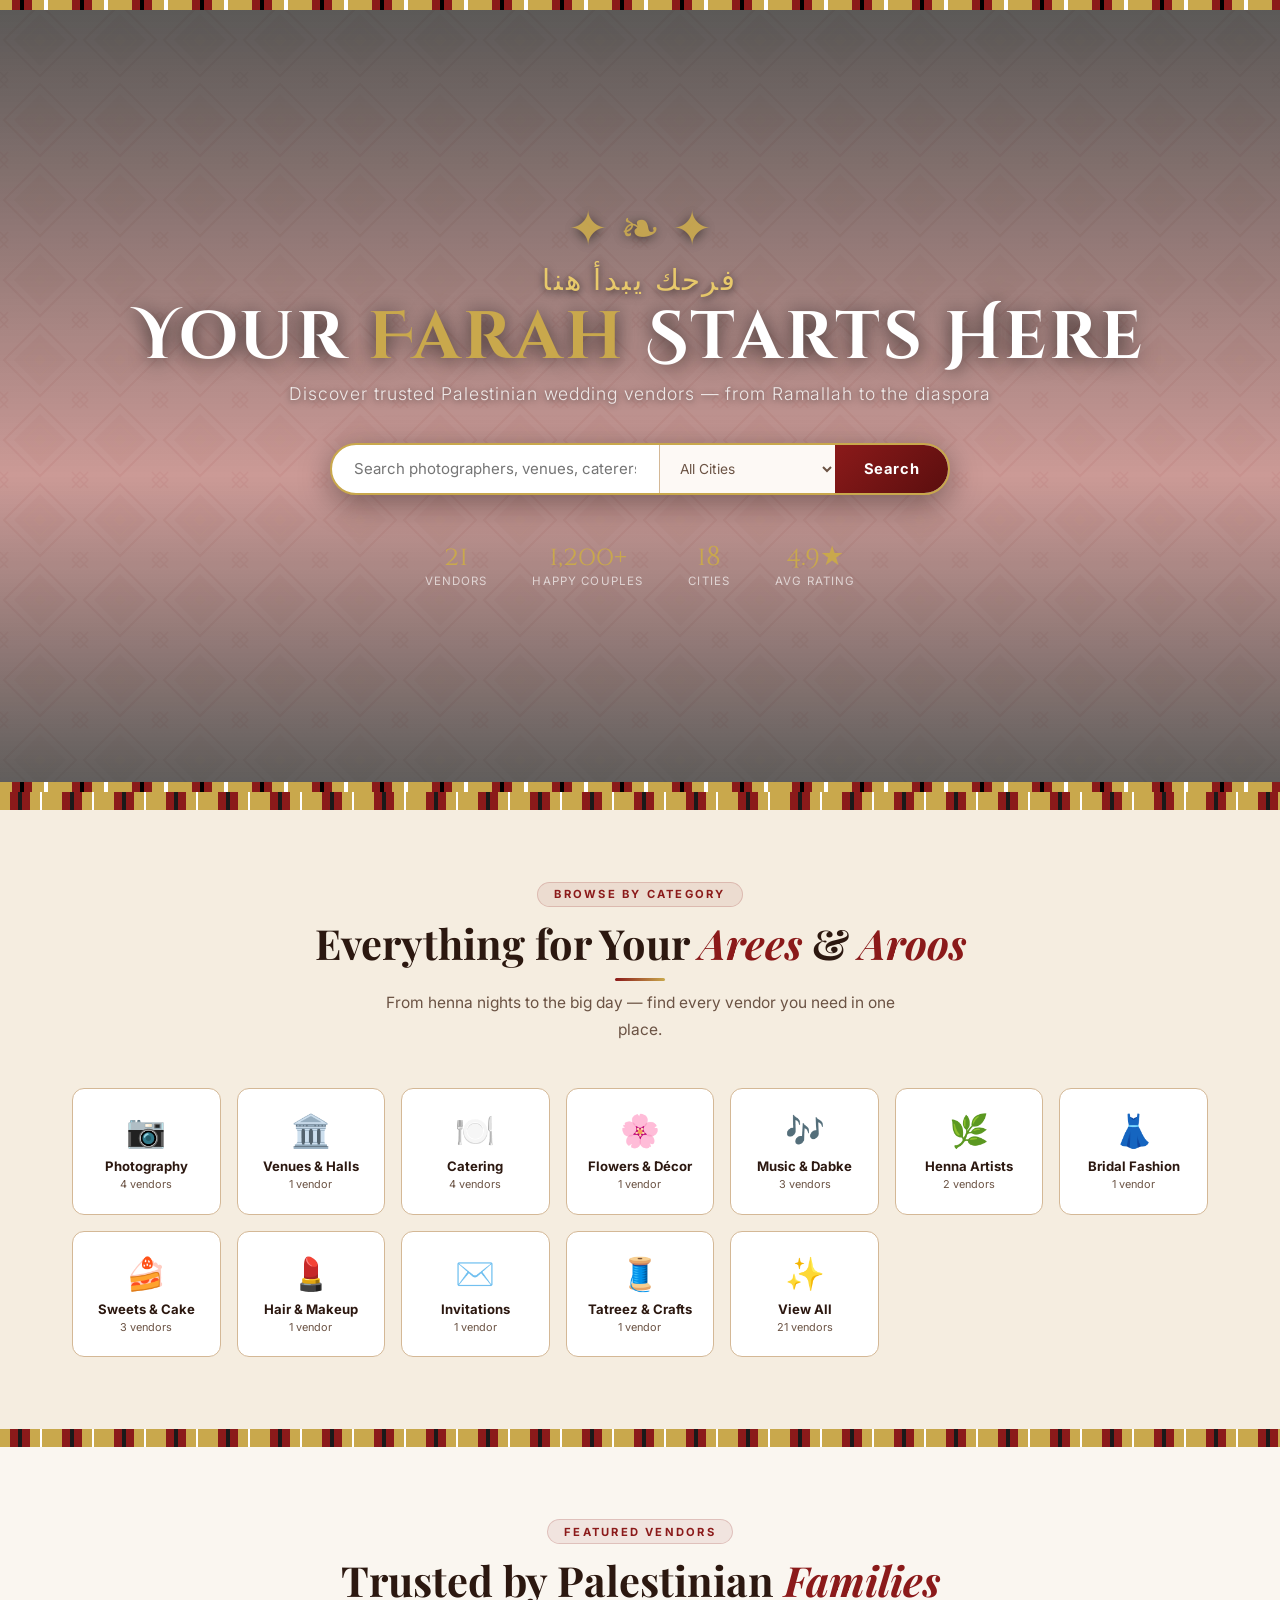
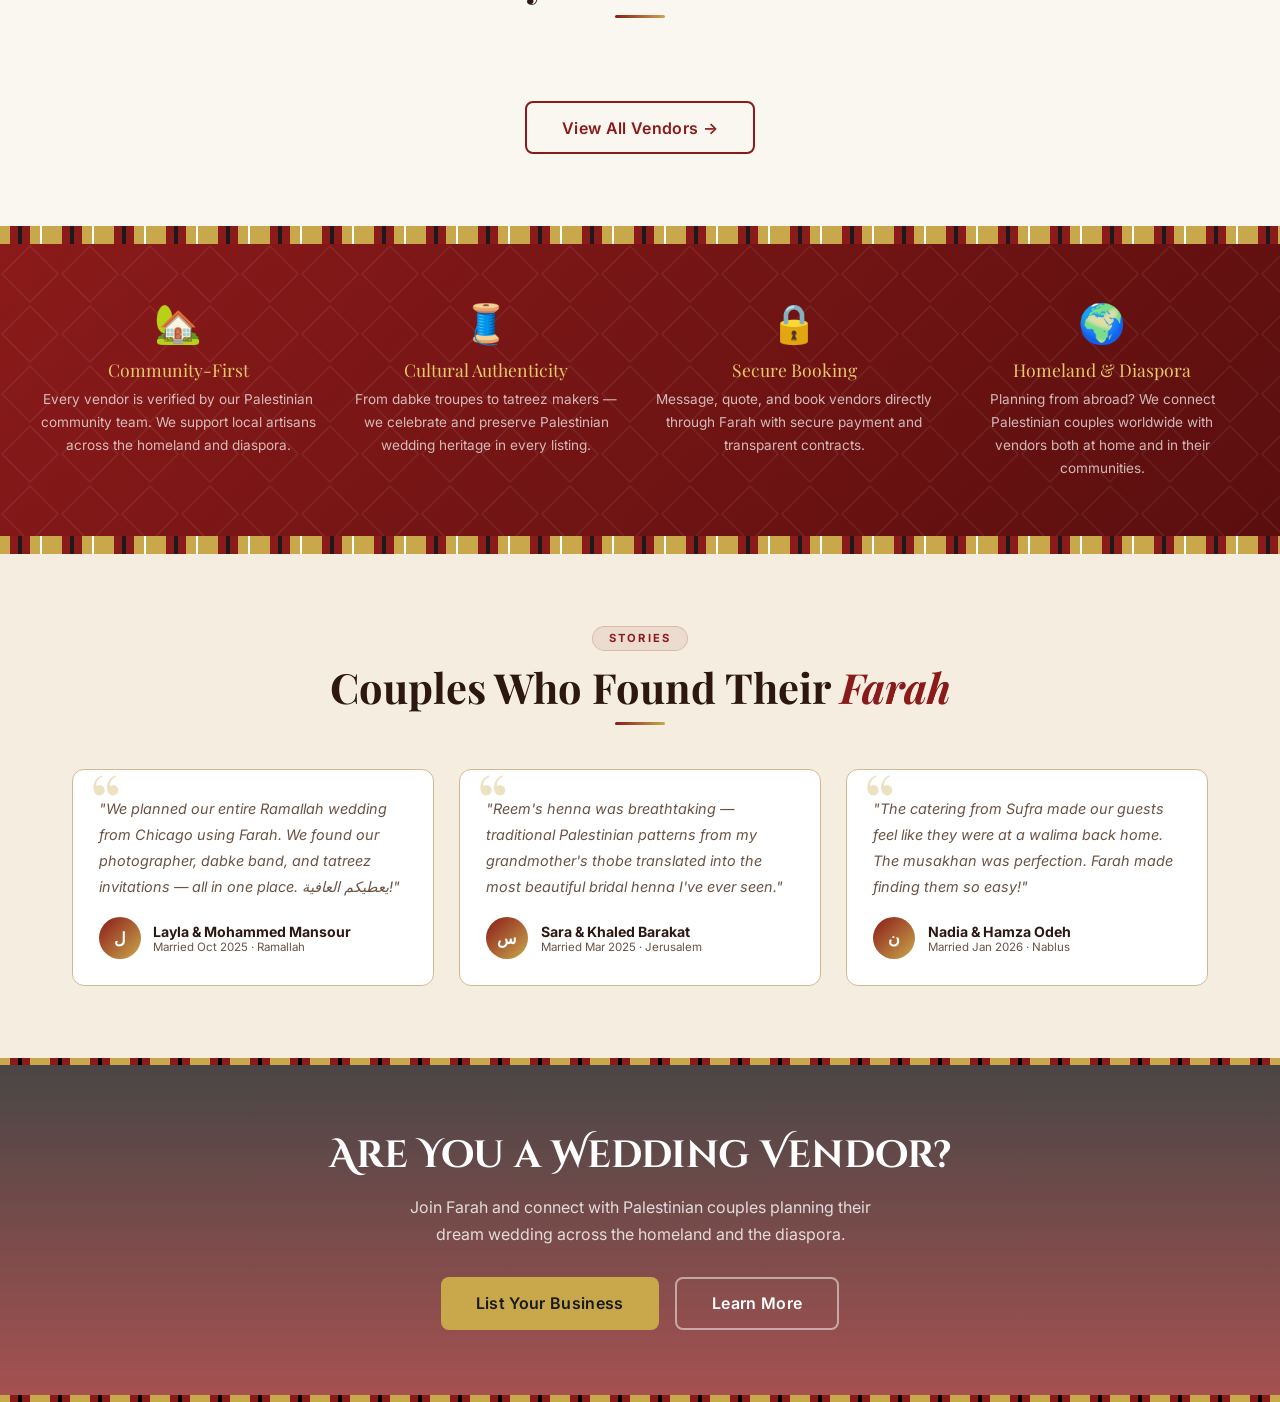
==== commit d83aee9a: "Add 9 real Arab DFW vendors: Eden Events, Jayyousi Photography, Makan Coffee, Mustaqbal Dabke, Nour " ====
--- a/index.html
+++ b/index.html
@@ -78,7 +78,7 @@
       <button onclick="doHeroSearch()">Search</button>
     </div>
     <div class="hero-stats">
-      <div class="stat"><div class="stat-num">480+</div><div class="stat-lbl">Vendors</div></div>
+      <div class="stat"><div class="stat-num">21</div><div class="stat-lbl">Vendors</div></div>
       <div class="stat"><div class="stat-num">1,200+</div><div class="stat-lbl">Happy Couples</div></div>
       <div class="stat"><div class="stat-num">18</div><div class="stat-lbl">Cities</div></div>
       <div class="stat"><div class="stat-num">4.9★</div><div class="stat-lbl">Avg Rating</div></div>
@@ -97,18 +97,18 @@
         <p>From henna nights to the big day — find every vendor you need in one place.</p>
       </div>
       <div class="categories-grid">
-        <div class="cat-card" onclick="goCategory('Photography')"><div class="cat-icon">📷</div><div class="cat-name">Photography</div><div class="cat-count">2 vendors</div></div>
+        <div class="cat-card" onclick="goCategory('Photography')"><div class="cat-icon">📷</div><div class="cat-name">Photography</div><div class="cat-count">4 vendors</div></div>
         <div class="cat-card" onclick="goCategory('Venue')"><div class="cat-icon">🏛️</div><div class="cat-name">Venues & Halls</div><div class="cat-count">1 vendor</div></div>
-        <div class="cat-card" onclick="goCategory('Catering')"><div class="cat-icon">🍽️</div><div class="cat-name">Catering</div><div class="cat-count">1 vendor</div></div>
+        <div class="cat-card" onclick="goCategory('Catering')"><div class="cat-icon">🍽️</div><div class="cat-name">Catering</div><div class="cat-count">4 vendors</div></div>
         <div class="cat-card" onclick="goCategory('Flowers')"><div class="cat-icon">🌸</div><div class="cat-name">Flowers & Décor</div><div class="cat-count">1 vendor</div></div>
-        <div class="cat-card" onclick="goCategory('Music')"><div class="cat-icon">🎶</div><div class="cat-name">Music & Dabke</div><div class="cat-count">1 vendor</div></div>
-        <div class="cat-card" onclick="goCategory('Henna')"><div class="cat-icon">🌿</div><div class="cat-name">Henna Artists</div><div class="cat-count">1 vendor</div></div>
+        <div class="cat-card" onclick="goCategory('Music')"><div class="cat-icon">🎶</div><div class="cat-name">Music & Dabke</div><div class="cat-count">3 vendors</div></div>
+        <div class="cat-card" onclick="goCategory('Henna')"><div class="cat-icon">🌿</div><div class="cat-name">Henna Artists</div><div class="cat-count">2 vendors</div></div>
         <div class="cat-card" onclick="goCategory('Fashion')"><div class="cat-icon">👗</div><div class="cat-name">Bridal Fashion</div><div class="cat-count">1 vendor</div></div>
-        <div class="cat-card" onclick="goCategory('Sweets')"><div class="cat-icon">🍰</div><div class="cat-name">Sweets & Cake</div><div class="cat-count">1 vendor</div></div>
+        <div class="cat-card" onclick="goCategory('Sweets')"><div class="cat-icon">🍰</div><div class="cat-name">Sweets & Cake</div><div class="cat-count">3 vendors</div></div>
         <div class="cat-card" onclick="goCategory('Makeup')"><div class="cat-icon">💄</div><div class="cat-name">Hair & Makeup</div><div class="cat-count">1 vendor</div></div>
         <div class="cat-card" onclick="goCategory('Invitations')"><div class="cat-icon">✉️</div><div class="cat-name">Invitations</div><div class="cat-count">1 vendor</div></div>
         <div class="cat-card" onclick="goCategory('Tatreez')"><div class="cat-icon">🧵</div><div class="cat-name">Tatreez & Crafts</div><div class="cat-count">1 vendor</div></div>
-        <div class="cat-card" onclick="goCategory('')"><div class="cat-icon">✨</div><div class="cat-name">View All</div><div class="cat-count">12 vendors</div></div>
+        <div class="cat-card" onclick="goCategory('')"><div class="cat-icon">✨</div><div class="cat-name">View All</div><div class="cat-count">21 vendors</div></div>
       </div>
     </div>
   </div>
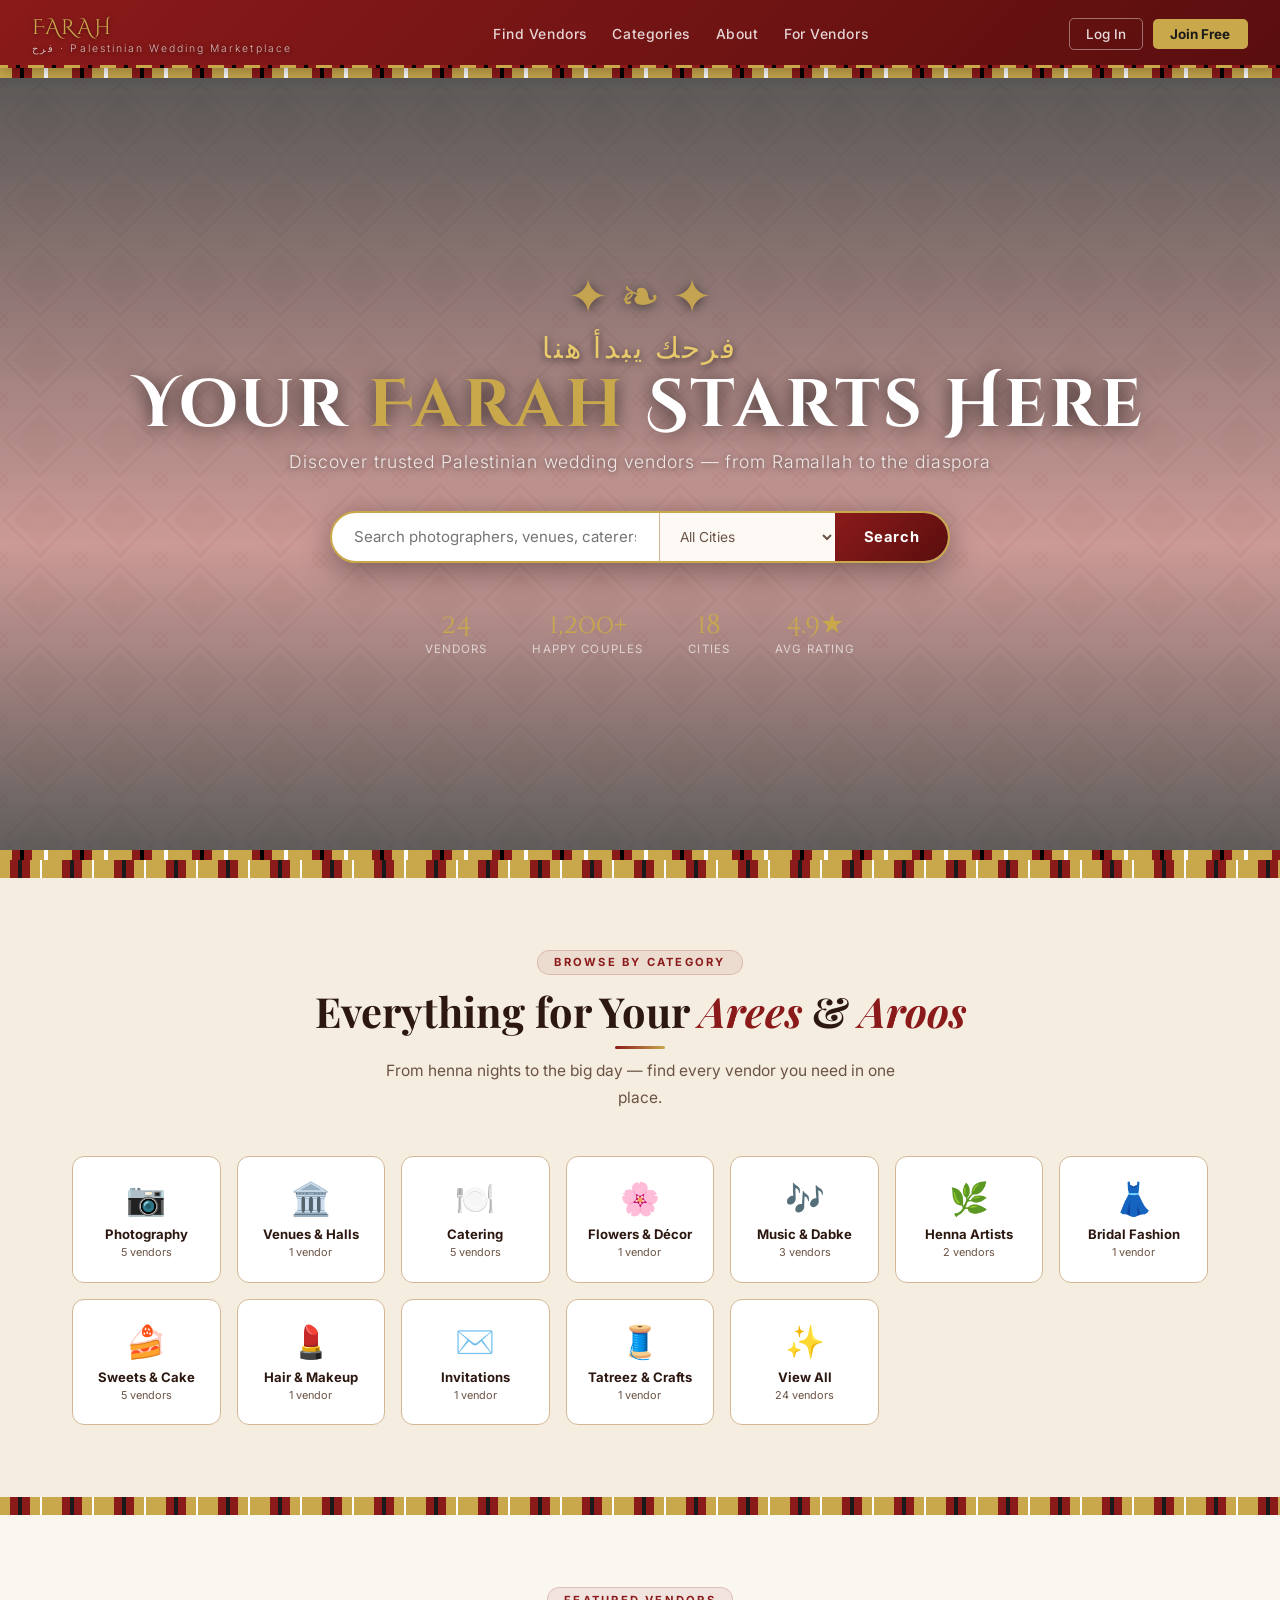
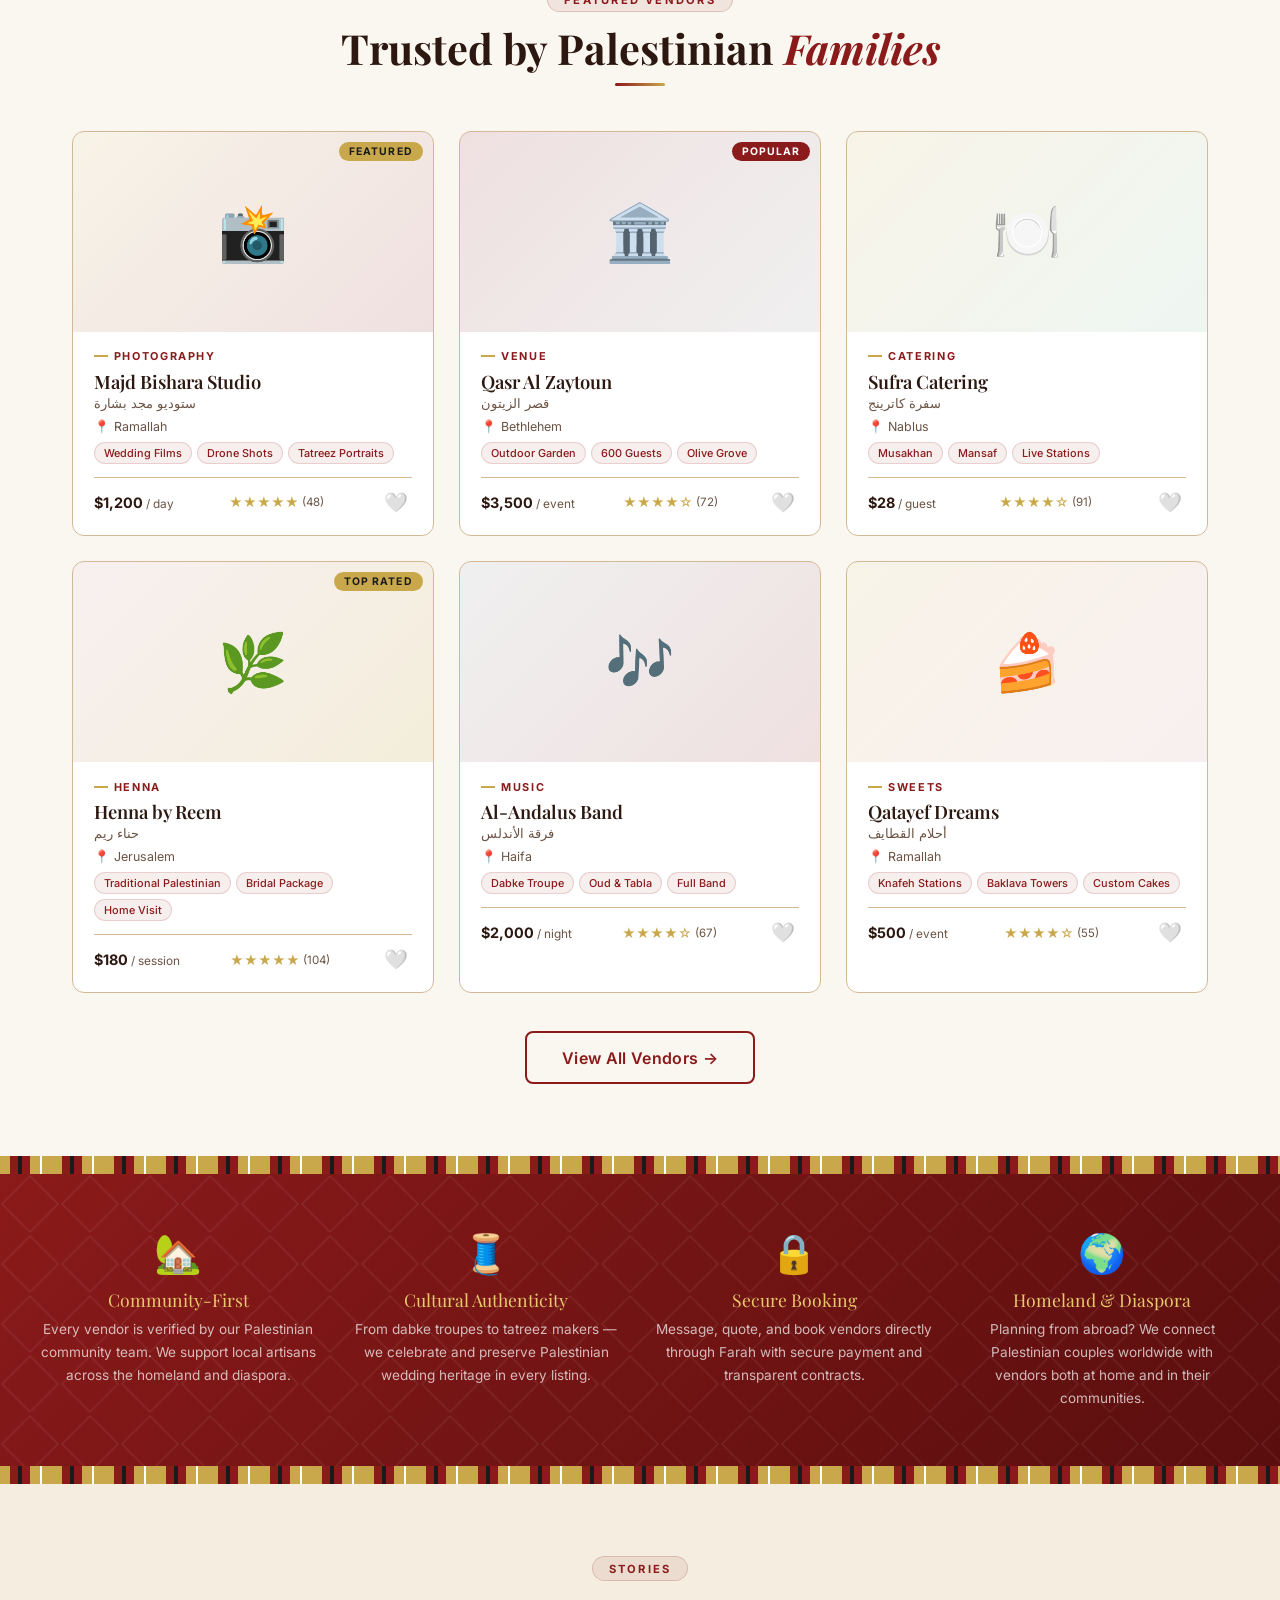
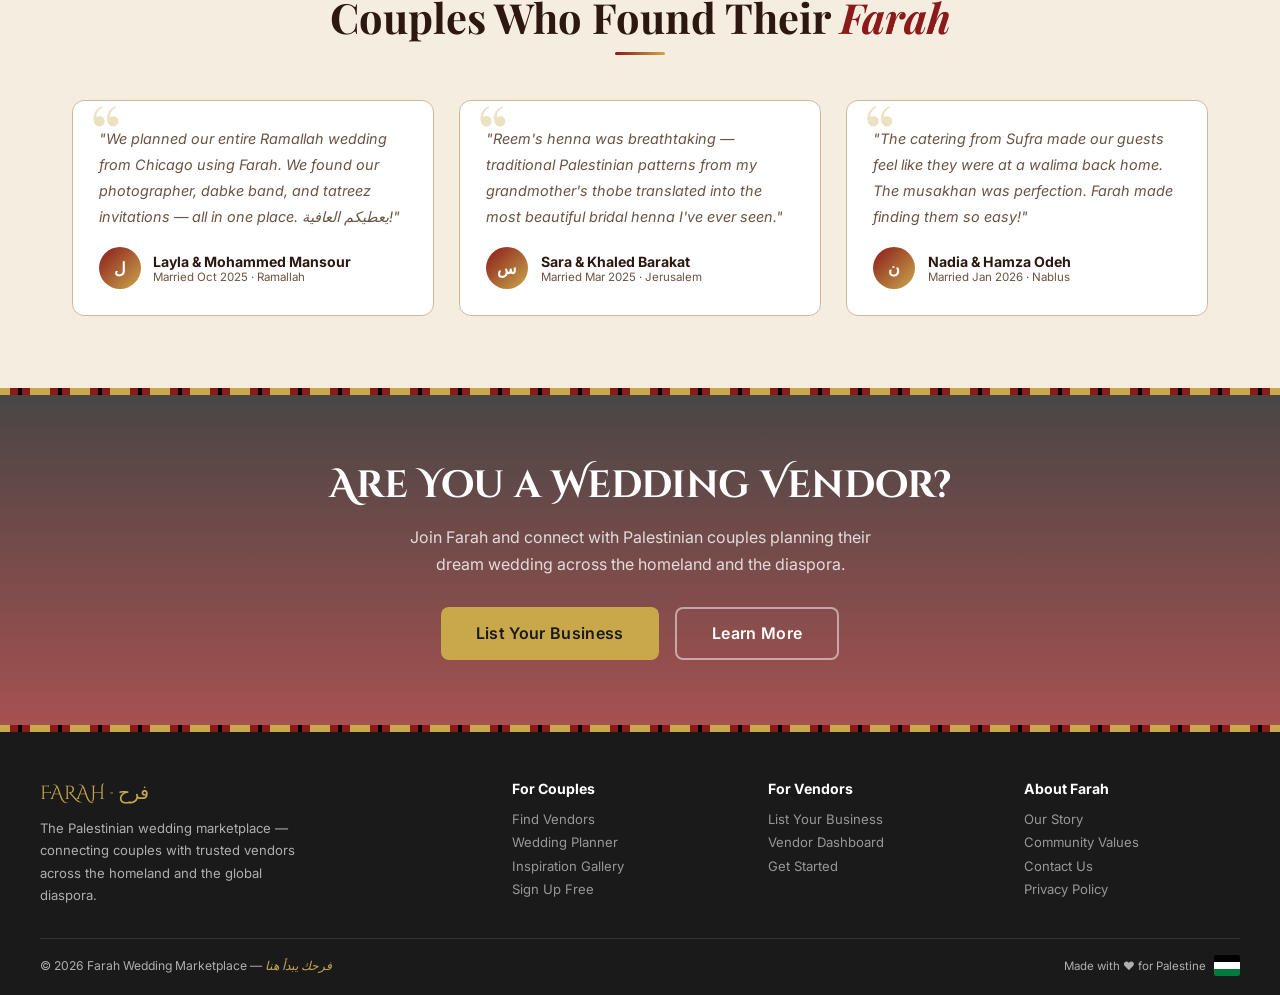
==== commit fb4db4ac: "Fix VENDORS array syntax and add 3 real DFW Arab vendors - Fixed critical bug: vendors 13-21 (DFW) w" ====
--- a/index.html
+++ b/index.html
@@ -78,7 +78,7 @@
       <button onclick="doHeroSearch()">Search</button>
     </div>
     <div class="hero-stats">
-      <div class="stat"><div class="stat-num">21</div><div class="stat-lbl">Vendors</div></div>
+      <div class="stat"><div class="stat-num">24</div><div class="stat-lbl">Vendors</div></div>
       <div class="stat"><div class="stat-num">1,200+</div><div class="stat-lbl">Happy Couples</div></div>
       <div class="stat"><div class="stat-num">18</div><div class="stat-lbl">Cities</div></div>
       <div class="stat"><div class="stat-num">4.9★</div><div class="stat-lbl">Avg Rating</div></div>
@@ -97,18 +97,18 @@
         <p>From henna nights to the big day — find every vendor you need in one place.</p>
       </div>
       <div class="categories-grid">
-        <div class="cat-card" onclick="goCategory('Photography')"><div class="cat-icon">📷</div><div class="cat-name">Photography</div><div class="cat-count">4 vendors</div></div>
+        <div class="cat-card" onclick="goCategory('Photography')"><div class="cat-icon">📷</div><div class="cat-name">Photography</div><div class="cat-count">5 vendors</div></div>
         <div class="cat-card" onclick="goCategory('Venue')"><div class="cat-icon">🏛️</div><div class="cat-name">Venues & Halls</div><div class="cat-count">1 vendor</div></div>
-        <div class="cat-card" onclick="goCategory('Catering')"><div class="cat-icon">🍽️</div><div class="cat-name">Catering</div><div class="cat-count">4 vendors</div></div>
+        <div class="cat-card" onclick="goCategory('Catering')"><div class="cat-icon">🍽️</div><div class="cat-name">Catering</div><div class="cat-count">5 vendors</div></div>
         <div class="cat-card" onclick="goCategory('Flowers')"><div class="cat-icon">🌸</div><div class="cat-name">Flowers & Décor</div><div class="cat-count">1 vendor</div></div>
         <div class="cat-card" onclick="goCategory('Music')"><div class="cat-icon">🎶</div><div class="cat-name">Music & Dabke</div><div class="cat-count">3 vendors</div></div>
         <div class="cat-card" onclick="goCategory('Henna')"><div class="cat-icon">🌿</div><div class="cat-name">Henna Artists</div><div class="cat-count">2 vendors</div></div>
         <div class="cat-card" onclick="goCategory('Fashion')"><div class="cat-icon">👗</div><div class="cat-name">Bridal Fashion</div><div class="cat-count">1 vendor</div></div>
-        <div class="cat-card" onclick="goCategory('Sweets')"><div class="cat-icon">🍰</div><div class="cat-name">Sweets & Cake</div><div class="cat-count">3 vendors</div></div>
+        <div class="cat-card" onclick="goCategory('Sweets')"><div class="cat-icon">🍰</div><div class="cat-name">Sweets & Cake</div><div class="cat-count">5 vendors</div></div>
         <div class="cat-card" onclick="goCategory('Makeup')"><div class="cat-icon">💄</div><div class="cat-name">Hair & Makeup</div><div class="cat-count">1 vendor</div></div>
         <div class="cat-card" onclick="goCategory('Invitations')"><div class="cat-icon">✉️</div><div class="cat-name">Invitations</div><div class="cat-count">1 vendor</div></div>
         <div class="cat-card" onclick="goCategory('Tatreez')"><div class="cat-icon">🧵</div><div class="cat-name">Tatreez & Crafts</div><div class="cat-count">1 vendor</div></div>
-        <div class="cat-card" onclick="goCategory('')"><div class="cat-icon">✨</div><div class="cat-name">View All</div><div class="cat-count">21 vendors</div></div>
+        <div class="cat-card" onclick="goCategory('')"><div class="cat-icon">✨</div><div class="cat-name">View All</div><div class="cat-count">24 vendors</div></div>
       </div>
     </div>
   </div>
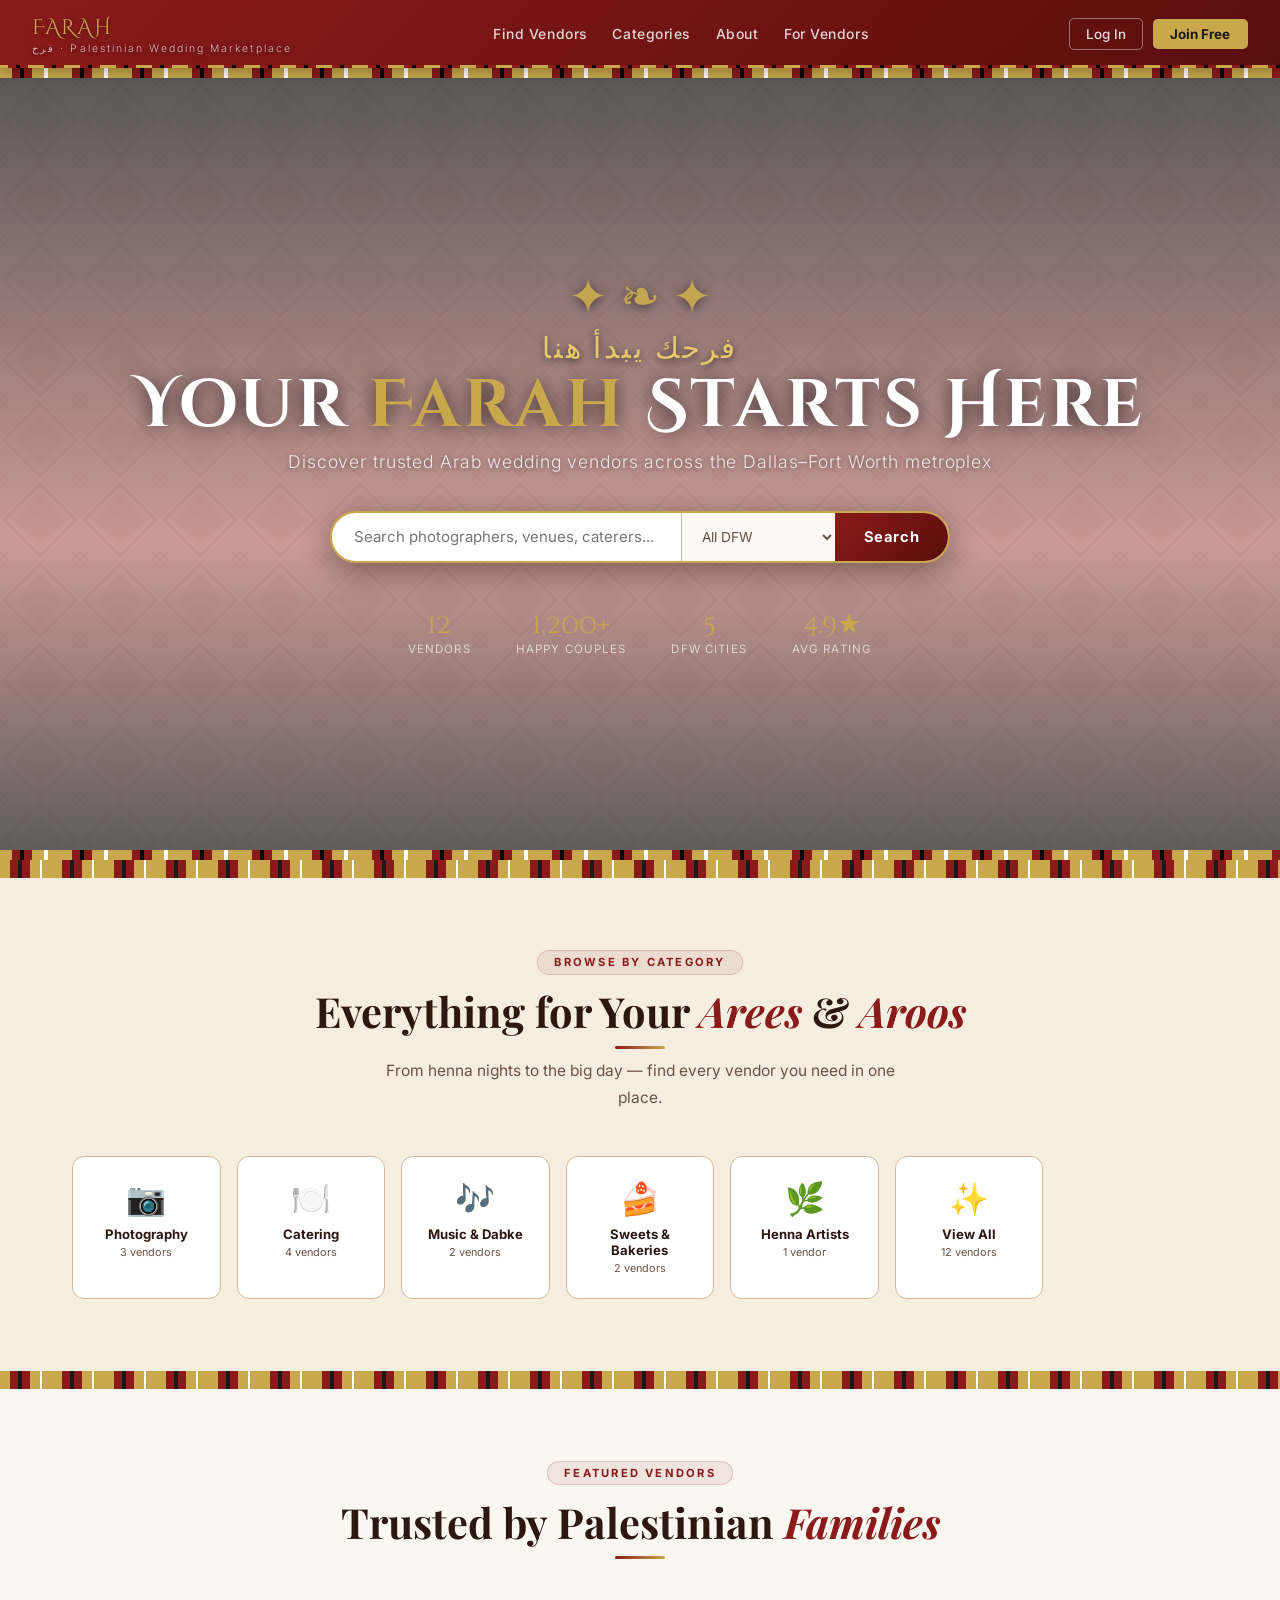
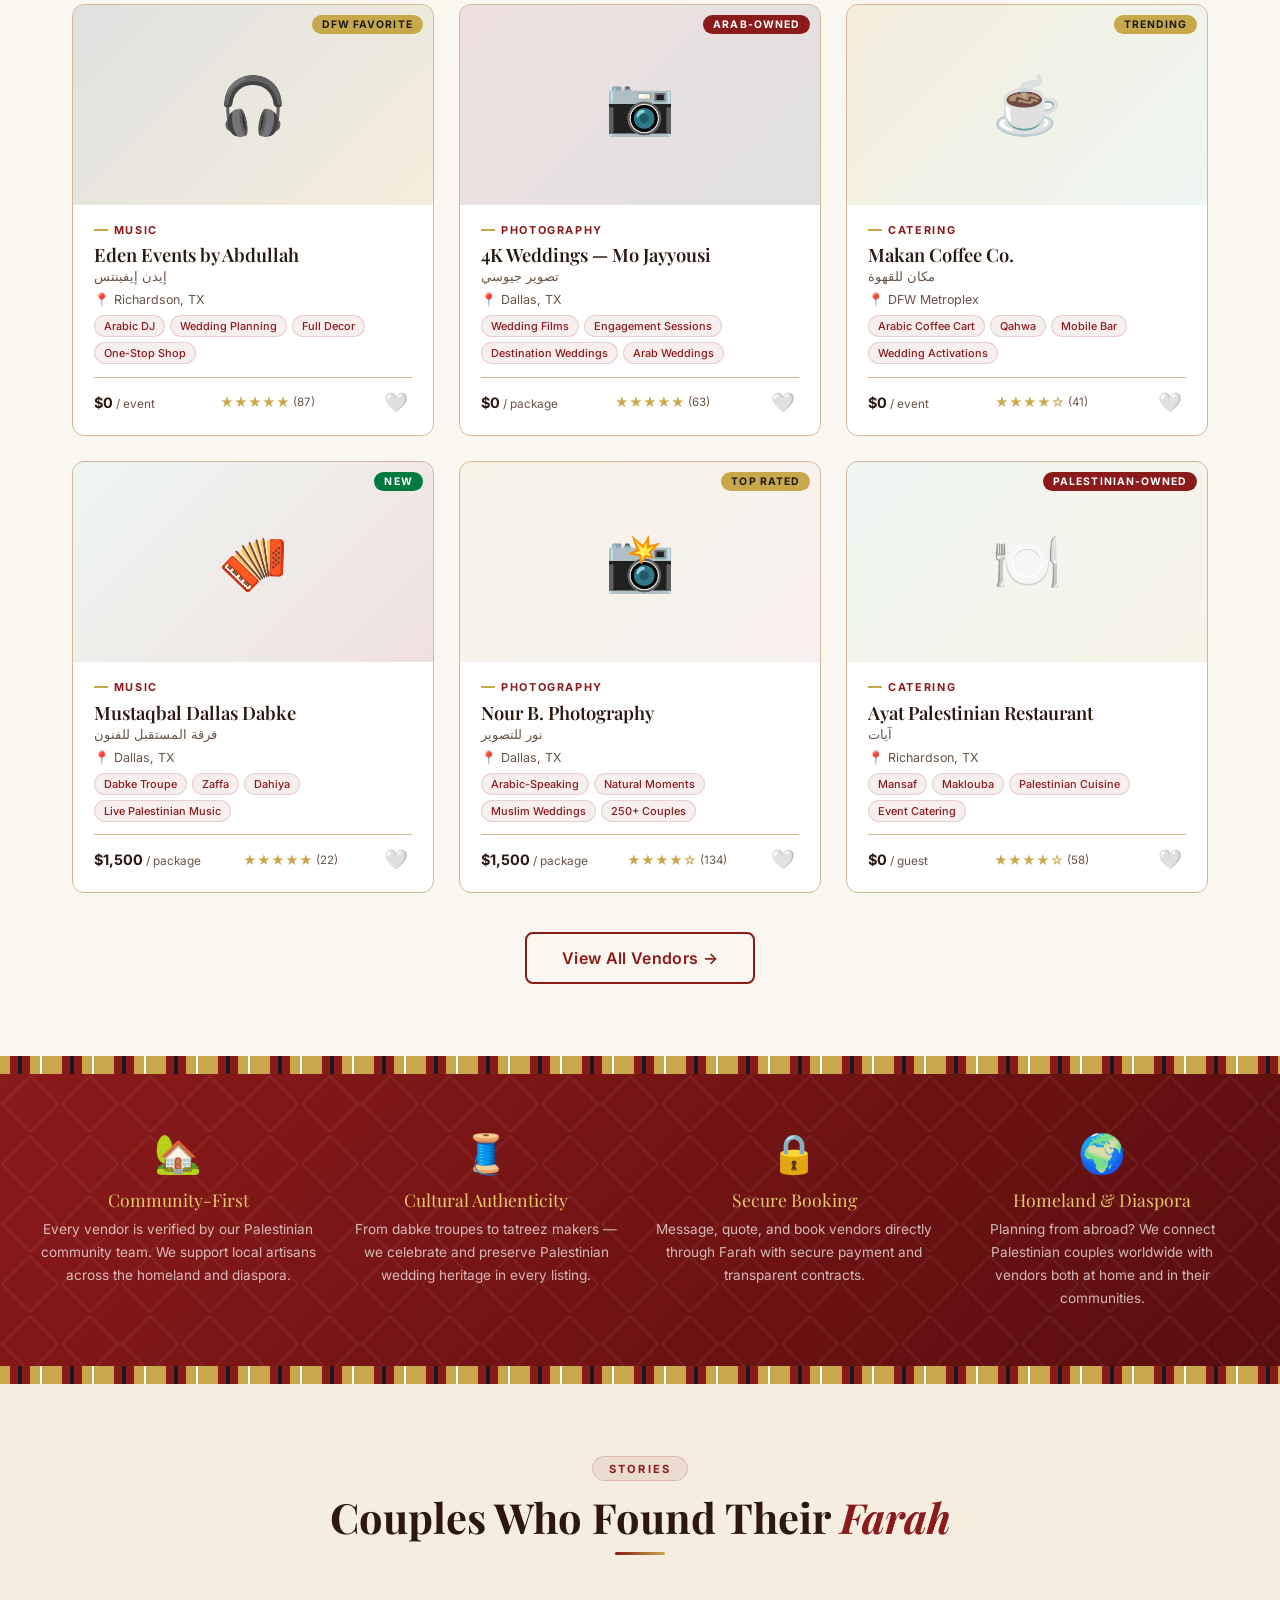
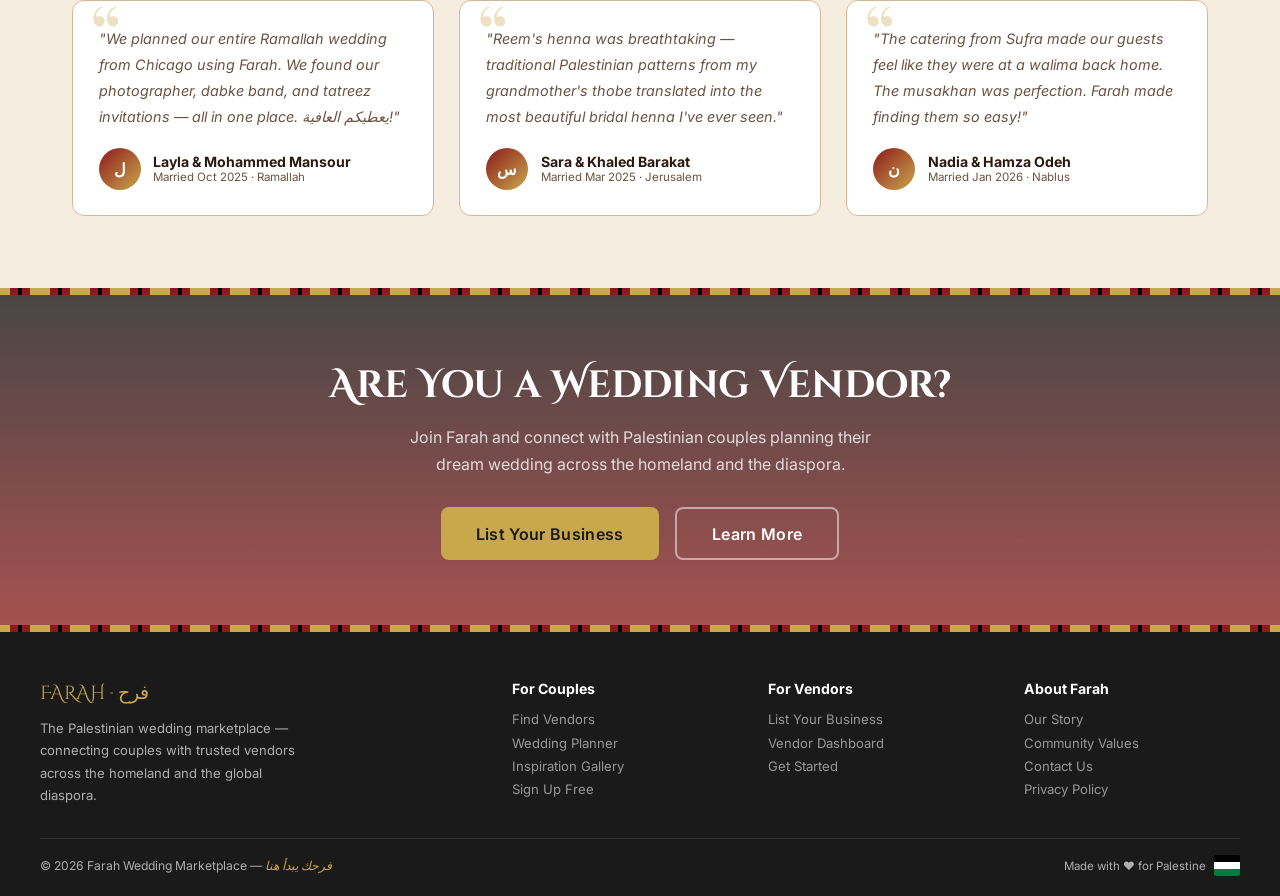
==== commit b3e393ea: "Remove non-DFW vendors, focus site on Dallas–Fort Worth - Removed 12 Palestine/Detroit vendors (IDs " ====
--- a/index.html
+++ b/index.html
@@ -62,25 +62,23 @@
     <div class="hero-ornament">✦ ❧ ✦</div>
     <div class="hero-arabic">فرحك يبدأ هنا</div>
     <h1>Your <em>Farah</em> Starts Here</h1>
-    <p class="hero-subtitle">Discover trusted Palestinian wedding vendors — from Ramallah to the diaspora</p>
+    <p class="hero-subtitle">Discover trusted Arab wedding vendors across the Dallas–Fort Worth metroplex</p>
     <div class="hero-search">
       <input type="text" id="hero-q" placeholder="Search photographers, venues, caterers..." />
       <select id="hero-city">
-        <option value="">All Cities</option>
-        <option>Ramallah</option>
-        <option>Jerusalem</option>
-        <option>Nablus</option>
-        <option>Bethlehem</option>
-        <option>Haifa</option>
-        <option>Hebron</option>
-        <option>Diaspora — Detroit</option>
+        <option value="">All DFW</option>
+        <option>Dallas, TX</option>
+        <option>Richardson, TX</option>
+        <option>Plano, TX</option>
+        <option>Carrollton, TX</option>
+        <option>DFW Metroplex</option>
       </select>
       <button onclick="doHeroSearch()">Search</button>
     </div>
     <div class="hero-stats">
-      <div class="stat"><div class="stat-num">24</div><div class="stat-lbl">Vendors</div></div>
+      <div class="stat"><div class="stat-num">12</div><div class="stat-lbl">Vendors</div></div>
       <div class="stat"><div class="stat-num">1,200+</div><div class="stat-lbl">Happy Couples</div></div>
-      <div class="stat"><div class="stat-num">18</div><div class="stat-lbl">Cities</div></div>
+      <div class="stat"><div class="stat-num">5</div><div class="stat-lbl">DFW Cities</div></div>
       <div class="stat"><div class="stat-num">4.9★</div><div class="stat-lbl">Avg Rating</div></div>
     </div>
   </section>
@@ -97,18 +95,12 @@
         <p>From henna nights to the big day — find every vendor you need in one place.</p>
       </div>
       <div class="categories-grid">
-        <div class="cat-card" onclick="goCategory('Photography')"><div class="cat-icon">📷</div><div class="cat-name">Photography</div><div class="cat-count">5 vendors</div></div>
-        <div class="cat-card" onclick="goCategory('Venue')"><div class="cat-icon">🏛️</div><div class="cat-name">Venues & Halls</div><div class="cat-count">1 vendor</div></div>
-        <div class="cat-card" onclick="goCategory('Catering')"><div class="cat-icon">🍽️</div><div class="cat-name">Catering</div><div class="cat-count">5 vendors</div></div>
-        <div class="cat-card" onclick="goCategory('Flowers')"><div class="cat-icon">🌸</div><div class="cat-name">Flowers & Décor</div><div class="cat-count">1 vendor</div></div>
-        <div class="cat-card" onclick="goCategory('Music')"><div class="cat-icon">🎶</div><div class="cat-name">Music & Dabke</div><div class="cat-count">3 vendors</div></div>
-        <div class="cat-card" onclick="goCategory('Henna')"><div class="cat-icon">🌿</div><div class="cat-name">Henna Artists</div><div class="cat-count">2 vendors</div></div>
-        <div class="cat-card" onclick="goCategory('Fashion')"><div class="cat-icon">👗</div><div class="cat-name">Bridal Fashion</div><div class="cat-count">1 vendor</div></div>
-        <div class="cat-card" onclick="goCategory('Sweets')"><div class="cat-icon">🍰</div><div class="cat-name">Sweets & Cake</div><div class="cat-count">5 vendors</div></div>
-        <div class="cat-card" onclick="goCategory('Makeup')"><div class="cat-icon">💄</div><div class="cat-name">Hair & Makeup</div><div class="cat-count">1 vendor</div></div>
-        <div class="cat-card" onclick="goCategory('Invitations')"><div class="cat-icon">✉️</div><div class="cat-name">Invitations</div><div class="cat-count">1 vendor</div></div>
-        <div class="cat-card" onclick="goCategory('Tatreez')"><div class="cat-icon">🧵</div><div class="cat-name">Tatreez & Crafts</div><div class="cat-count">1 vendor</div></div>
-        <div class="cat-card" onclick="goCategory('')"><div class="cat-icon">✨</div><div class="cat-name">View All</div><div class="cat-count">24 vendors</div></div>
+        <div class="cat-card" onclick="goCategory('Photography')"><div class="cat-icon">📷</div><div class="cat-name">Photography</div><div class="cat-count">3 vendors</div></div>
+        <div class="cat-card" onclick="goCategory('Catering')"><div class="cat-icon">🍽️</div><div class="cat-name">Catering</div><div class="cat-count">4 vendors</div></div>
+        <div class="cat-card" onclick="goCategory('Music')"><div class="cat-icon">🎶</div><div class="cat-name">Music & Dabke</div><div class="cat-count">2 vendors</div></div>
+        <div class="cat-card" onclick="goCategory('Sweets')"><div class="cat-icon">🍰</div><div class="cat-name">Sweets & Bakeries</div><div class="cat-count">2 vendors</div></div>
+        <div class="cat-card" onclick="goCategory('Henna')"><div class="cat-icon">🌿</div><div class="cat-name">Henna Artists</div><div class="cat-count">1 vendor</div></div>
+        <div class="cat-card" onclick="goCategory('')"><div class="cat-icon">✨</div><div class="cat-name">View All</div><div class="cat-count">12 vendors</div></div>
       </div>
     </div>
   </div>
